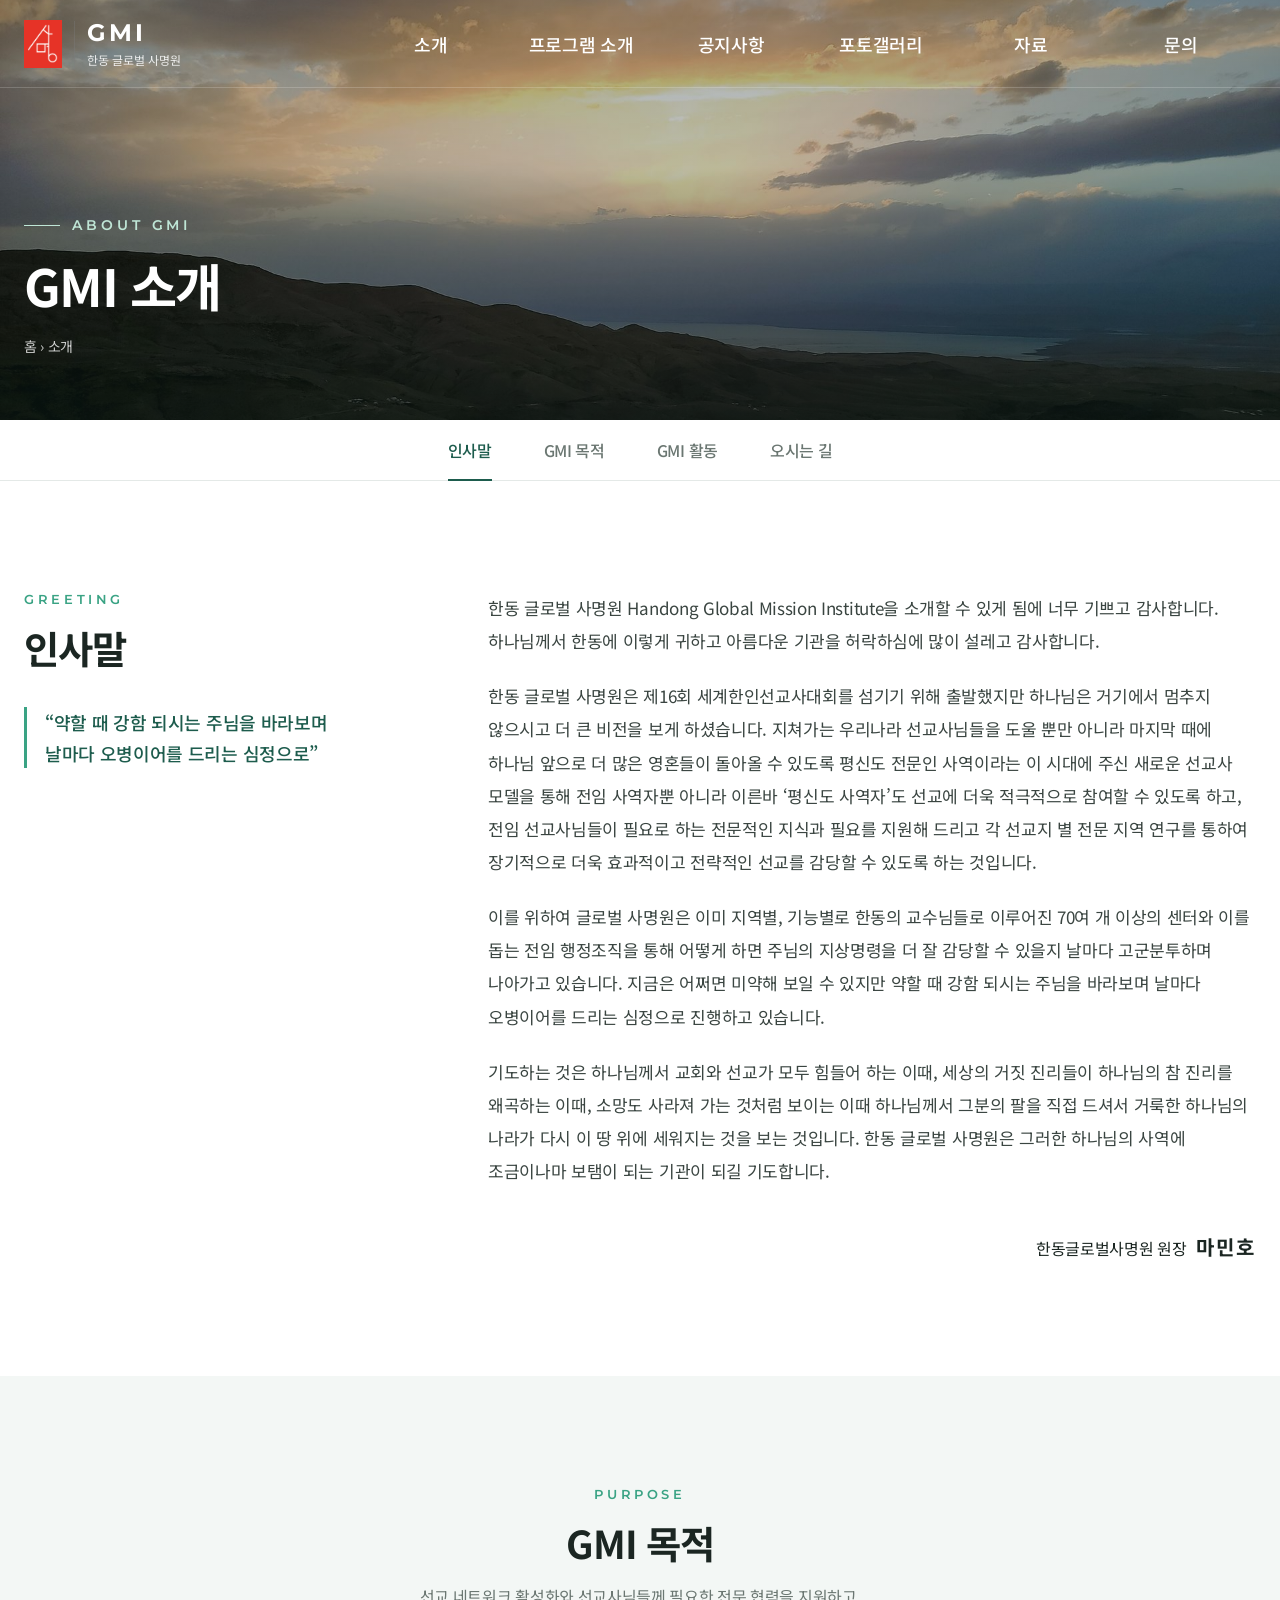
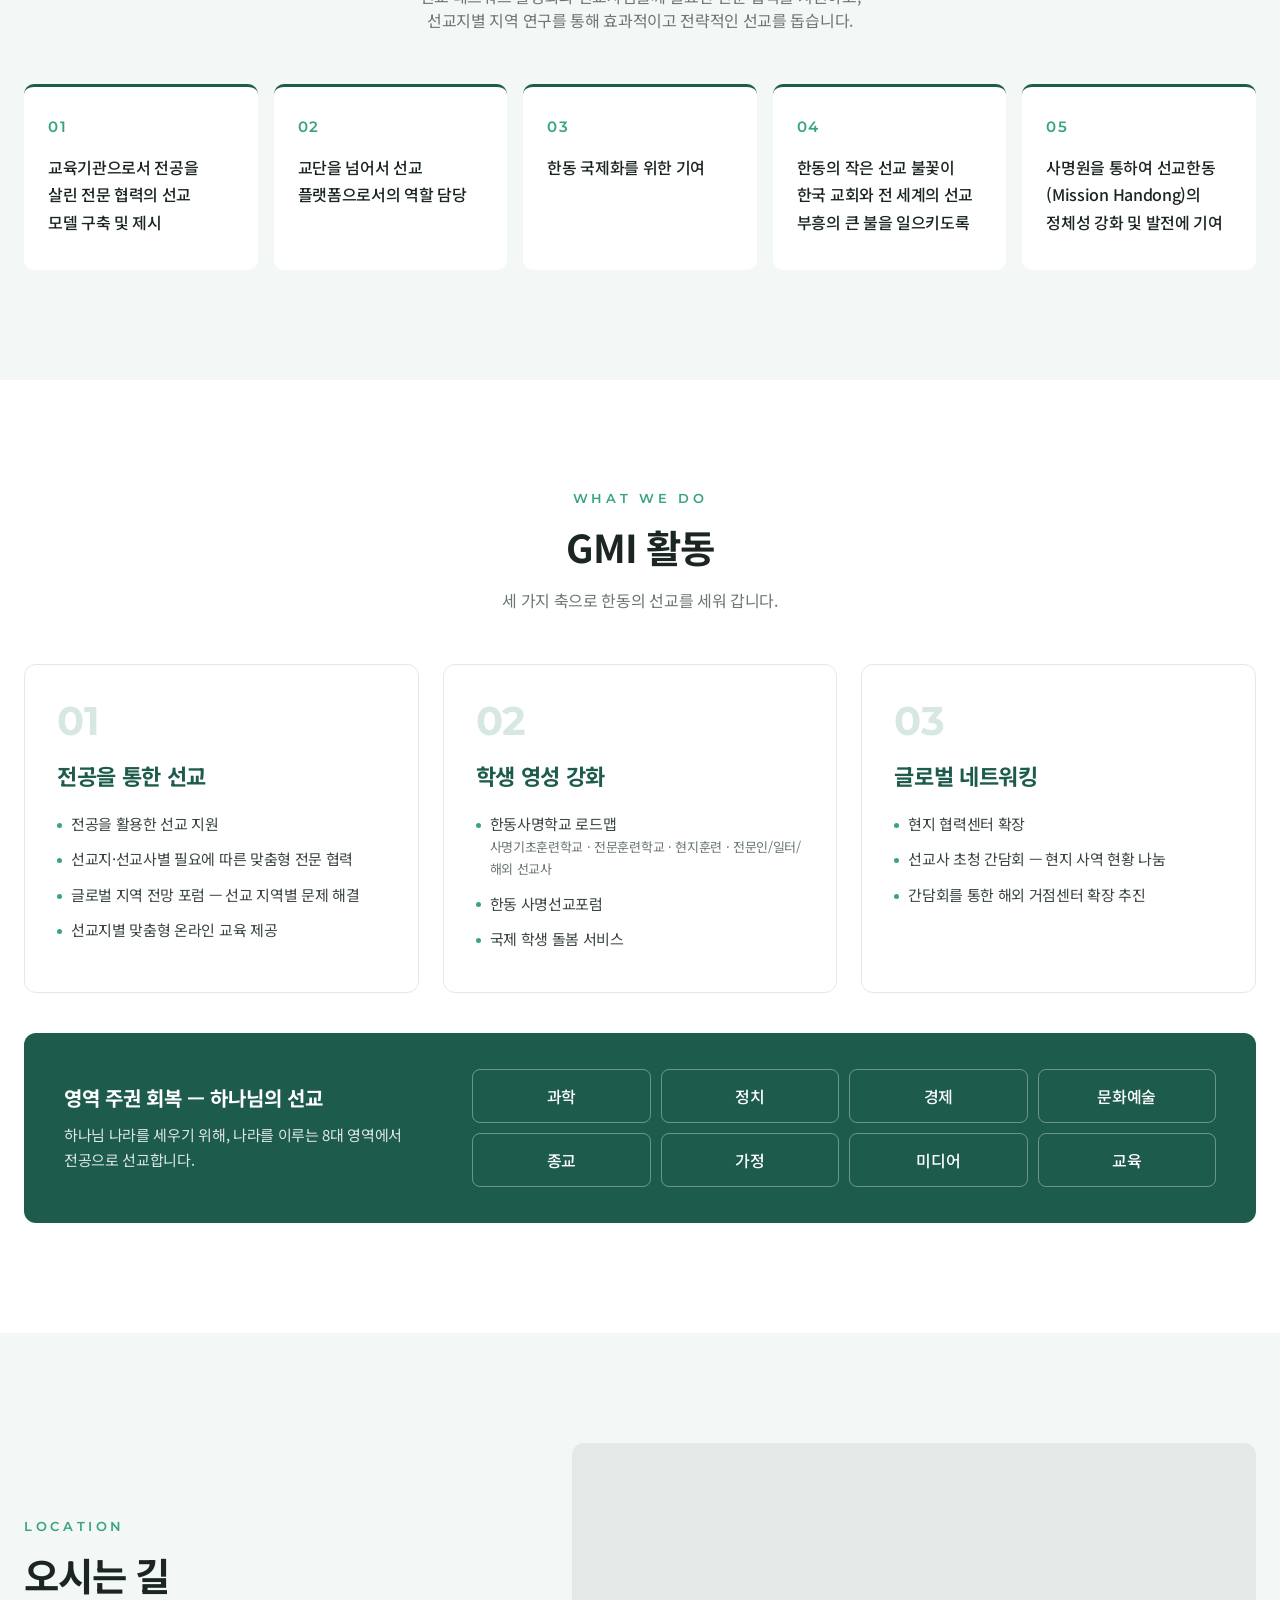
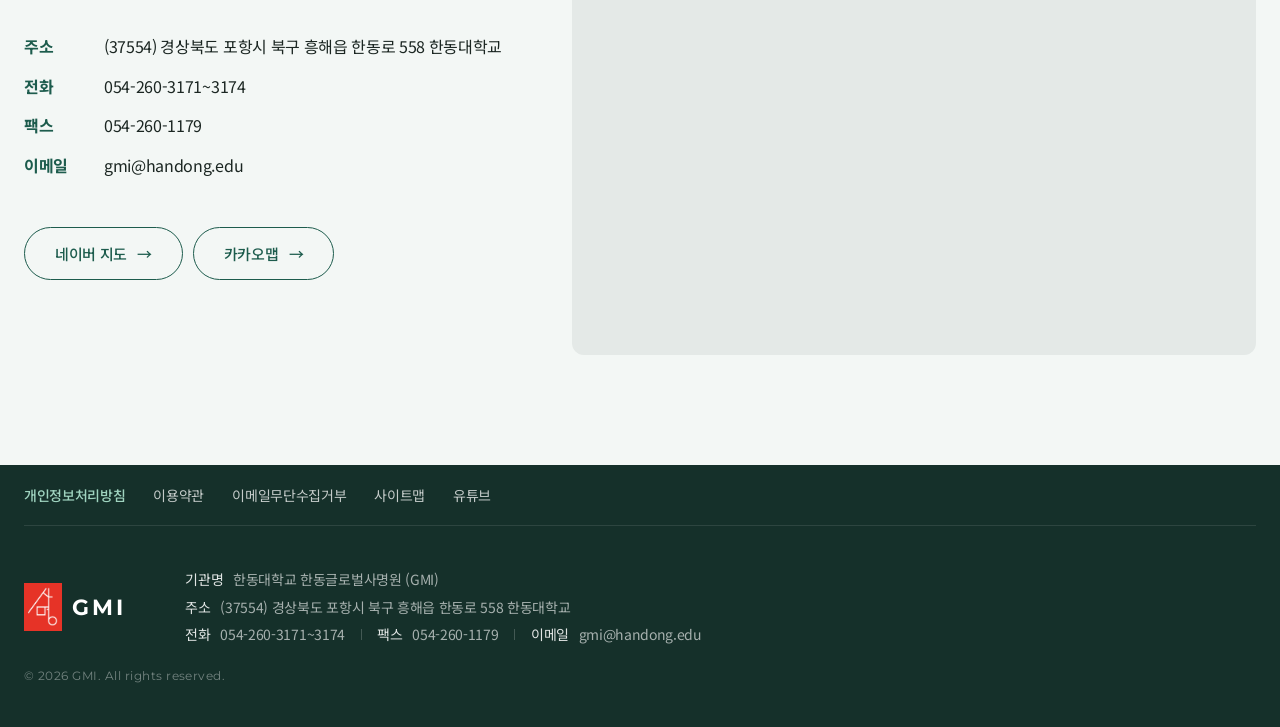
==== about.html @ cdd0b281 "소개 페이지(about.html) 추가 및 하단 연락처 수정 - 인사말(원장 마민호), GMI 목적 5가지, GMI 활동 3가지와 8대 영역, 오시는 길(지도) - 내용 출처: 옛" ====
<!DOCTYPE html>
<html lang="ko">
<head>
  <meta charset="UTF-8" />
  <meta name="viewport" content="width=device-width, initial-scale=1.0" />
  <title>GMI 소개 | 한동 글로벌 사명원</title>
  <link rel="preconnect" href="https://fonts.googleapis.com" />
  <link href="https://fonts.googleapis.com/css2?family=Montserrat:wght@500;600;700&family=Noto+Sans+KR:wght@300;400;500;700;900&display=swap" rel="stylesheet" />
  <link rel="icon" type="image/png" href="images/favicon.png" />
  <link rel="stylesheet" href="css/style.css" />
</head>
<body class="sub-page">
  <!-- ===== 상단 헤더 / 메뉴 ===== -->
  <header class="header" id="header">
    <div class="inner header-inner">
      <a href="index.html" class="logo">
        <img class="logo-mark" src="images/logo.png" alt="GMI 로고" />
        <span class="logo-text">
          <strong>GMI</strong>
          <small>한동 글로벌 사명원</small>
        </span>
      </a>

      <nav class="gnb" id="gnb" aria-label="주 메뉴">
        <ul class="gnb-list">
          <li><a href="about.html">소개</a>
            <ul class="sub">
              <li><a href="about.html#greeting">인사말</a></li>
              <li><a href="about.html#purpose">GMI 목적</a></li>
              <li><a href="about.html#activity">GMI 활동</a></li>
              <li><a href="about.html#location">오시는 길</a></li>
            </ul>
          </li>
          <li><a href="index.html#programs">프로그램 소개</a>
            <ul class="sub">
              <li><a href="index.html#programs">프로그램 안내</a></li>
              <li><a href="#">연간 일정</a></li>
              <li><a href="#">신청 방법</a></li>
            </ul>
          </li>
          <li><a href="index.html#notice">공지사항</a>
            <ul class="sub">
              <li><a href="index.html#notice">공지사항</a></li>
              <li><a href="#">소식</a></li>
            </ul>
          </li>
          <li><a href="index.html#gallery">포토갤러리</a>
            <ul class="sub">
              <li><a href="index.html#gallery">활동 사진</a></li>
              <li><a href="#">행사 사진</a></li>
            </ul>
          </li>
          <li><a href="#">자료</a>
            <ul class="sub">
              <li><a href="#">자료실</a></li>
              <li><a href="#">서식 다운로드</a></li>
            </ul>
          </li>
          <li><a href="index.html#contact">문의</a>
            <ul class="sub">
              <li><a href="#">자주 묻는 질문</a></li>
              <li><a href="index.html#contact">문의하기</a></li>
            </ul>
          </li>
        </ul>
      </nav>

      <button class="menu-btn" id="menuBtn" aria-label="메뉴 열기" aria-expanded="false">
        <span></span><span></span><span></span>
      </button>
    </div>

    <!-- 메뉴에 마우스를 올리면 펼쳐지는 흰 배경 + 왼쪽 안내 문구 -->
    <div class="mega-bg">
      <div class="inner mega-inner">
        <div class="mega-intro">
          <p class="mega-eyebrow">GMI</p>
          <p class="mega-title">함께하는 공간,<br />함께 자라는 사람들</p>
        </div>
      </div>
    </div>
  </header>

  <!-- ===== 페이지 상단 이미지 ===== -->
  <section class="sub-visual" style="background-image:url('images/photos/hero-jordan-deadsea.jpg')">
    <div class="inner">
      <p class="eyebrow">About GMI</p>
      <h1>GMI 소개</h1>
      <p class="breadcrumb"><a href="index.html">홈</a> <span aria-hidden="true">›</span> 소개</p>
    </div>
  </section>

  <!-- ===== 페이지 안 이동 탭 ===== -->
  <nav class="sub-tabs" aria-label="소개 페이지 목차">
    <div class="inner">
      <a href="#greeting">인사말</a>
      <a href="#purpose">GMI 목적</a>
      <a href="#activity">GMI 활동</a>
      <a href="#location">오시는 길</a>
    </div>
  </nav>

  <main>
    <!-- ===== 1. 인사말 (옛 홈페이지 GMI 소개 글) ===== -->
    <section class="section greeting" id="greeting">
      <div class="inner greeting-grid">
        <div class="greeting-head">
          <p class="sec-eyebrow">Greeting</p>
          <h2>인사말</h2>
          <p class="greeting-quote">“약할 때 강함 되시는 주님을 바라보며<br />날마다 오병이어를 드리는 심정으로”</p>
        </div>
        <div class="greeting-body">
          <p>한동 글로벌 사명원 Handong Global Mission Institute을 소개할 수 있게 됨에 너무 기쁘고 감사합니다. 하나님께서 한동에 이렇게 귀하고 아름다운 기관을 허락하심에 많이 설레고 감사합니다.</p>
          <p>한동 글로벌 사명원은 제16회 세계한인선교사대회를 섬기기 위해 출발했지만 하나님은 거기에서 멈추지 않으시고 더 큰 비전을 보게 하셨습니다. 지쳐가는 우리나라 선교사님들을 도울 뿐만 아니라 마지막 때에 하나님 앞으로 더 많은 영혼들이 돌아올 수 있도록 평신도 전문인 사역이라는 이 시대에 주신 새로운 선교사 모델을 통해 전임 사역자뿐 아니라 이른바 ‘평신도 사역자’도 선교에 더욱 적극적으로 참여할 수 있도록 하고, 전임 선교사님들이 필요로 하는 전문적인 지식과 필요를 지원해 드리고 각 선교지 별 전문 지역 연구를 통하여 장기적으로 더욱 효과적이고 전략적인 선교를 감당할 수 있도록 하는 것입니다.</p>
          <p>이를 위하여 글로벌 사명원은 이미 지역별, 기능별로 한동의 교수님들로 이루어진 70여 개 이상의 센터와 이를 돕는 전임 행정조직을 통해 어떻게 하면 주님의 지상명령을 더 잘 감당할 수 있을지 날마다 고군분투하며 나아가고 있습니다. 지금은 어쩌면 미약해 보일 수 있지만 약할 때 강함 되시는 주님을 바라보며 날마다 오병이어를 드리는 심정으로 진행하고 있습니다.</p>
          <p>기도하는 것은 하나님께서 교회와 선교가 모두 힘들어 하는 이때, 세상의 거짓 진리들이 하나님의 참 진리를 왜곡하는 이때, 소망도 사라져 가는 것처럼 보이는 이때 하나님께서 그분의 팔을 직접 드셔서 거룩한 하나님의 나라가 다시 이 땅 위에 세워지는 것을 보는 것입니다. 한동 글로벌 사명원은 그러한 하나님의 사역에 조금이나마 보탬이 되는 기관이 되길 기도합니다.</p>
          <p class="greeting-sign">한동글로벌사명원 원장 <strong>마민호</strong></p>
        </div>
      </div>
    </section>

    <!-- ===== 2. GMI 목적 ===== -->
    <section class="section purpose" id="purpose">
      <div class="inner">
        <div class="sec-head center">
          <p class="sec-eyebrow">Purpose</p>
          <h2>GMI 목적</h2>
          <p class="sec-desc">선교 네트워크 활성화와 선교사님들께 필요한 전문 협력을 지원하고,<br />선교지별 지역 연구를 통해 효과적이고 전략적인 선교를 돕습니다.</p>
        </div>
        <ol class="purpose-grid">
          <li><b>01</b><p>교육기관으로서 전공을 살린 전문 협력의 선교 모델 구축 및 제시</p></li>
          <li><b>02</b><p>교단을 넘어서 선교 플랫폼으로서의 역할 담당</p></li>
          <li><b>03</b><p>한동 국제화를 위한 기여</p></li>
          <li><b>04</b><p>한동의 작은 선교 불꽃이 한국 교회와 전 세계의 선교 부흥의 큰 불을 일으키도록</p></li>
          <li><b>05</b><p>사명원을 통하여 선교한동 (Mission Handong)의 정체성 강화 및 발전에 기여</p></li>
        </ol>
      </div>
    </section>

    <!-- ===== 3. GMI 활동 ===== -->
    <section class="section activity" id="activity">
      <div class="inner">
        <div class="sec-head center">
          <p class="sec-eyebrow">What we do</p>
          <h2>GMI 활동</h2>
          <p class="sec-desc">세 가지 축으로 한동의 선교를 세워 갑니다.</p>
        </div>
        <ul class="pillar-grid">
          <li class="pillar">
            <span class="pillar-num">01</span>
            <h3>전공을 통한 선교</h3>
            <ul>
              <li>전공을 활용한 선교 지원</li>
              <li>선교지·선교사별 필요에 따른 맞춤형 전문 협력</li>
              <li>글로벌 지역 전망 포럼 — 선교 지역별 문제 해결</li>
              <li>선교지별 맞춤형 온라인 교육 제공</li>
            </ul>
          </li>
          <li class="pillar">
            <span class="pillar-num">02</span>
            <h3>학생 영성 강화</h3>
            <ul>
              <li>한동사명학교 로드맵<br /><small>사명기초훈련학교 · 전문훈련학교 · 현지훈련 · 전문인/일터/해외 선교사</small></li>
              <li>한동 사명선교포럼</li>
              <li>국제 학생 돌봄 서비스</li>
            </ul>
          </li>
          <li class="pillar">
            <span class="pillar-num">03</span>
            <h3>글로벌 네트워킹</h3>
            <ul>
              <li>현지 협력센터 확장</li>
              <li>선교사 초청 간담회 — 현지 사역 현황 나눔</li>
              <li>간담회를 통한 해외 거점센터 확장 추진</li>
            </ul>
          </li>
        </ul>

        <div class="domains">
          <div class="domains-text">
            <h3>영역 주권 회복 — 하나님의 선교</h3>
            <p>하나님 나라를 세우기 위해, 나라를 이루는 8대 영역에서 전공으로 선교합니다.</p>
          </div>
          <ul class="domain-list">
            <li>과학</li><li>정치</li><li>경제</li><li>문화예술</li><li>종교</li><li>가정</li><li>미디어</li><li>교육</li>
          </ul>
        </div>
      </div>
    </section>

    <!-- ===== 4. 오시는 길 ===== -->
    <section class="section location" id="location">
      <div class="inner location-grid">
        <div class="location-info">
          <p class="sec-eyebrow">Location</p>
          <h2>오시는 길</h2>
          <dl>
            <dt>주소</dt><dd>(37554) 경상북도 포항시 북구 흥해읍 한동로 558 한동대학교</dd>
            <dt>전화</dt><dd>054-260-3171~3174</dd>
            <dt>팩스</dt><dd>054-260-1179</dd>
            <dt>이메일</dt><dd><a href="mailto:gmi@handong.edu">gmi@handong.edu</a></dd>
          </dl>
          <div class="map-links">
            <a class="btn btn-line" href="https://map.naver.com/p/search/%ED%95%9C%EB%8F%99%EB%8C%80%ED%95%99%EA%B5%90" target="_blank" rel="noopener">네이버 지도</a>
            <a class="btn btn-line" href="https://map.kakao.com/?q=%ED%95%9C%EB%8F%99%EB%8C%80%ED%95%99%EA%B5%90" target="_blank" rel="noopener">카카오맵</a>
          </div>
        </div>
        <div class="map">
          <iframe title="한동대학교 위치 지도" src="https://maps.google.com/maps?q=%ED%95%9C%EB%8F%99%EB%8C%80%ED%95%99%EA%B5%90&amp;z=15&amp;output=embed" loading="lazy" referrerpolicy="no-referrer-when-downgrade"></iframe>
        </div>
      </div>
    </section>
  </main>

  <!-- ===== 4. 하단 정보 ===== -->
  <footer class="footer" id="contact">
    <div class="inner">
      <div class="footer-top">
        <ul class="footer-links">
          <li><a href="#"><b>개인정보처리방침</b></a></li>
          <li><a href="#">이용약관</a></li>
          <li><a href="#">이메일무단수집거부</a></li>
          <li><a href="#">사이트맵</a></li>
          <li><a href="https://www.youtube.com/channel/UCgSFm052-Du0BgyYuWyCRsQ" target="_blank" rel="noopener">유튜브</a></li>
        </ul>
      </div>
      <div class="footer-main">
        <div class="footer-brand">
          <img class="logo-mark" src="images/logo.png" alt="" />
          <strong>GMI</strong>
        </div>
        <address class="footer-info">
          <p><span>기관명</span> 한동대학교 한동글로벌사명원 (GMI)</p>
          <p><span>주소</span> (37554) 경상북도 포항시 북구 흥해읍 한동로 558 한동대학교</p>
          <p><span>전화</span> 054-260-3171~3174 <i></i> <span>팩스</span> 054-260-1179 <i></i> <span>이메일</span> gmi@handong.edu</p>
        </address>
      </div>
      <p class="copyright">© 2026 GMI. All rights reserved.</p>
    </div>
  </footer>

  <script src="js/main.js"></script>
</body>
</html>
---- css/style.css ----
/* =========================================================
   기본 색상 / 글꼴 (여기 값만 바꾸면 전체 디자인이 바뀝니다)
   ========================================================= */
:root {
  --primary: #1d5c4d;       /* 메인 초록 */
  --primary-light: #3aa384; /* 밝은 초록 (강조) */
  --ink: #1b2622;           /* 본문 글자 */
  --muted: #6b7772;         /* 흐린 글자 */
  --line: #e4e9e7;          /* 구분선 */
  --paper: #ffffff;         /* 배경 */
  --font: "Noto Sans KR", "Apple SD Gothic Neo", "Malgun Gothic", sans-serif;
  --font-en: "Montserrat", var(--font);
  --header-h: 88px;
  --ease: cubic-bezier(.22, .61, .36, 1);
}

* { margin: 0; padding: 0; box-sizing: border-box; }
html, body { background: var(--paper); }
html { scroll-behavior: smooth; }
/* 메뉴로 이동했을 때 제목이 고정 헤더에 가려지지 않게 */
#notice, #gallery, #programs { scroll-margin-top: calc(var(--header-h) + 24px); }
/* 소개 페이지는 목차 탭 높이만큼 더 띄움 */
.sub-page main > section[id] { scroll-margin-top: calc(var(--header-h) + 64px); }
body {
  font-family: var(--font); color: var(--ink);
  letter-spacing: -0.02em; word-break: keep-all;
  -webkit-font-smoothing: antialiased;
}
a { color: inherit; text-decoration: none; }
ul { list-style: none; }
button { font: inherit; color: inherit; cursor: pointer; border: 0; background: none; }
:focus-visible { outline: 2px solid var(--primary-light); outline-offset: 3px; }

.inner {
  max-width: 1400px; margin: 0 auto;
  padding-left: max(24px, env(safe-area-inset-left, 0px));
  padding-right: max(24px, env(safe-area-inset-right, 0px));
}

/* =========================================================
   헤더 : 처음엔 사진 위에 투명, 마우스를 올리거나 스크롤하면 흰색
   ========================================================= */
.header {
  position: fixed; top: 0; left: 0; right: 0; z-index: 100;
  color: #fff; transition: background .35s var(--ease), color .35s var(--ease);
}
.header::after {
  content: ""; position: absolute; left: 0; right: 0; bottom: 0; height: 1px;
  background: rgba(255,255,255,.18); transition: background .35s;
}
.header.solid, .header.open { background: var(--paper); color: var(--ink); }
.header.solid::after, .header.open::after { background: var(--line); }

.header-inner {
  position: relative; z-index: 2; height: var(--header-h);
  display: flex; align-items: center; justify-content: space-between;
}

/* 로고 */
.logo { position: relative; z-index: 3; display: flex; align-items: center; gap: 12px; flex-shrink: 0; }
.logo-mark { display: block; width: auto; height: 48px; flex-shrink: 0; }
.logo-text {
  display: flex; flex-direction: column; justify-content: center;
  padding-left: 12px; border-left: 1px solid currentColor; border-left-color: rgba(127,127,127,.35);
}
.logo-text strong {
  font-family: var(--font-en); font-size: 24px; font-weight: 700;
  letter-spacing: .12em; line-height: 1;
}
.header.solid .logo-text strong, .header.open .logo-text strong { color: var(--primary); }
.logo-text small { margin-top: 6px; font-size: 12px; font-weight: 400; letter-spacing: 0; opacity: .85; }

/* 주 메뉴 */
.gnb-list { display: flex; }
.gnb-list > li { position: relative; width: 150px; text-align: center; }
.gnb-list > li > a {
  position: relative; display: block; line-height: var(--header-h);
  font-size: 18px; font-weight: 500;
}
.gnb-list > li > a::after {
  content: ""; position: absolute; left: 50%; bottom: -1px; z-index: 1;
  width: 0; height: 2px; background: var(--primary-light);
  transform: translateX(-50%); transition: width .3s var(--ease);
}
.gnb-list > li:hover > a { color: var(--primary-light); }
.gnb-list > li:hover > a::after { width: 100%; }

/* 하위 메뉴 */
.sub {
  position: absolute; top: var(--header-h); left: 0; right: 0;
  height: 270px; padding: 34px 0 0; display: flex; flex-direction: column; gap: 4px;
  opacity: 0; visibility: hidden;
  /* 흰 배경(.mega-bg)과 같은 속도로 위에서부터 펼쳐지게 잘라서, 선이 배경 밖으로 튀어나오지 않게 함 */
  clip-path: inset(0 0 100% 0);
  transition: clip-path .35s var(--ease), opacity .2s, visibility 0s .35s;
}
.gnb-list > li + li .sub { border-left: 1px solid var(--line); }
.sub a {
  display: inline-block; padding: 6px 0; font-size: 15px; color: var(--muted);
  transition: color .2s;
}
.sub a:hover { color: var(--primary); font-weight: 500; }
.header.open .sub {
  opacity: 1; visibility: visible; clip-path: inset(0);
  transition: clip-path .35s var(--ease), opacity .3s .1s, visibility 0s;
}

.mega-bg {
  position: absolute; top: var(--header-h); left: 0; right: 0;
  height: 0; overflow: hidden; background: var(--paper);
  box-shadow: 0 20px 30px -20px rgba(16, 40, 33, .18);
  transition: height .35s var(--ease);
}
.header.open .mega-bg { height: 270px; }
.mega-inner { height: 270px; display: flex; align-items: flex-start; }
.mega-intro { padding-top: 34px; }
.mega-eyebrow { font-family: var(--font-en); font-size: 12px; font-weight: 600; letter-spacing: .25em; color: var(--primary-light); }
.mega-title { margin-top: 12px; font-size: 22px; font-weight: 700; line-height: 1.45; color: var(--ink); }

/* 모바일 메뉴 버튼 */
.menu-btn { display: none; position: relative; width: 28px; height: 20px; }
.menu-btn span {
  position: absolute; left: 0; width: 100%; height: 2px; border-radius: 2px;
  background: currentColor; transition: transform .3s var(--ease), opacity .2s, top .3s var(--ease);
}
.menu-btn span:nth-child(1) { top: 0; }
.menu-btn span:nth-child(2) { top: 9px; }
.menu-btn span:nth-child(3) { top: 18px; }

/* =========================================================
   메인 슬라이드
   ========================================================= */
.hero {
  position: relative; height: 100vh; height: 100svh; min-height: 600px;
  overflow: hidden; background: #14211d; color: #fff;
}
.slide {
  position: absolute; inset: 0; display: flex; align-items: center;
  opacity: 0; visibility: hidden;
  transition: opacity 1.2s var(--ease), visibility 1.2s;
}
.slide.active { opacity: 1; visibility: visible; z-index: 1; }
/* 사진: 천천히 확대되는 효과 */
.slide-bg {
  position: absolute; inset: 0; background-size: cover; background-position: center;
  transform: scale(1.12); transition: transform 7s linear;
}
.slide.active .slide-bg { transform: scale(1); }
/* 글자가 잘 보이도록 왼쪽을 어둡게 */
.slide::before {
  content: ""; position: absolute; inset: 0; z-index: 1;
  background:
    linear-gradient(90deg, rgba(10,24,20,.5) 0%, rgba(10,24,20,.14) 50%, rgba(10,24,20,0) 100%),
    linear-gradient(0deg, rgba(10,24,20,.35) 0%, rgba(10,24,20,0) 55%);
}

/* 사람이 많은 사진: 글자 쪽(왼쪽)을 조금 더 어둡게 */
.slide--busy::before {
  background: linear-gradient(90deg, rgba(10,24,20,.82) 0%, rgba(10,24,20,.55) 45%, rgba(10,24,20,.1) 80%);
}
.slide-text { position: relative; z-index: 2; width: 100%; padding-top: 80px; text-shadow: 0 2px 14px rgba(0,0,0,.4); }
.slide-text > * { opacity: 0; transform: translateY(24px); transition: opacity .9s var(--ease), transform .9s var(--ease); }
.slide.active .slide-text > * { opacity: 1; transform: none; }
.slide.active .slide-text > :nth-child(1) { transition-delay: .35s; }
.slide.active .slide-text > :nth-child(2) { transition-delay: .5s; }
.slide.active .slide-text > :nth-child(3) { transition-delay: .65s; }
.slide.active .slide-text > :nth-child(4) { transition-delay: .8s; }

.eyebrow {
  display: inline-flex; align-items: center; gap: 12px;
  font-family: var(--font-en); font-size: 14px; font-weight: 600;
  letter-spacing: .28em; text-transform: uppercase; color: #bfe6d6;
}
.eyebrow::before { content: ""; width: 36px; height: 1px; background: currentColor; }
.slide-text h1 {
  margin-top: 22px; font-size: clamp(36px, 5.2vw, 72px);
  font-weight: 700; line-height: 1.22; letter-spacing: -0.035em;
  text-wrap: balance;
}
.lead { margin-top: 24px; font-size: clamp(15px, 1.3vw, 19px); font-weight: 300; line-height: 1.75; opacity: .92; }
.btn {
  display: inline-flex; align-items: center; gap: 10px; margin-top: 40px;
  padding: 15px 30px; border: 1px solid rgba(255,255,255,.7); border-radius: 999px;
  font-size: 15px; font-weight: 500; transition: background .3s, color .3s, border-color .3s;
}
.btn::after { content: "→"; transition: transform .3s var(--ease); }
.btn:hover { background: #fff; color: var(--primary); border-color: #fff; }
.btn:hover::after { transform: translateX(4px); }

/* 슬라이드 조작 (번호 / 진행바 / 버튼) */
.hero-controls {
  position: absolute; left: 0; right: 0; bottom: 56px; z-index: 3;
  display: flex; align-items: center; gap: 22px;
}
.count { font-family: var(--font-en); font-size: 14px; letter-spacing: .08em; color: rgba(255,255,255,.65); font-variant-numeric: tabular-nums; }
.count b { color: #fff; font-weight: 600; }
.progress { width: 180px; height: 2px; background: rgba(255,255,255,.3); overflow: hidden; }
.progress span { display: block; width: 0; height: 100%; background: #fff; }
.ctrl-btns { display: flex; gap: 6px; }
.ctrl-btns button {
  width: 40px; height: 40px; border-radius: 50%; display: grid; place-items: center;
  border: 1px solid rgba(255,255,255,.35); transition: background .25s, border-color .25s;
}
.ctrl-btns button:hover { background: rgba(255,255,255,.15); border-color: #fff; }
.ctrl-btns svg { width: 16px; height: 16px; fill: none; stroke: #fff; stroke-width: 2; stroke-linecap: round; stroke-linejoin: round; }
.ctrl-btns .ic-play { fill: #fff; stroke: none; display: none; }
#pauseBtn.paused .ic-pause { display: none; }
#pauseBtn.paused .ic-play { display: block; }

.scroll-hint {
  position: absolute; right: max(32px, env(safe-area-inset-right, 0px)); bottom: 56px; z-index: 3;
  display: flex; flex-direction: column; align-items: center; gap: 12px;
  font-family: var(--font-en); font-size: 11px; letter-spacing: .3em; color: rgba(255,255,255,.75);
}
.scroll-hint span { writing-mode: vertical-rl; }
.scroll-hint i { position: relative; width: 1px; height: 60px; background: rgba(255,255,255,.3); overflow: hidden; }
.scroll-hint i::after {
  content: ""; position: absolute; left: 0; top: -100%; width: 100%; height: 100%;
  background: #fff; animation: drop 2s var(--ease) infinite;
}
@keyframes drop { to { top: 100%; } }


/* =========================================================
   공통: 섹션 제목
   ========================================================= */
.section { padding-block: 110px; }
.sec-head { display: flex; align-items: flex-end; justify-content: space-between; gap: 16px; margin-bottom: 28px; }
.sec-head h2 { font-size: 30px; font-weight: 700; letter-spacing: -0.03em; }
.sec-head.center { flex-direction: column; align-items: center; text-align: center; gap: 0; margin-bottom: 52px; }
.sec-head.center h2 { font-size: clamp(28px, 3vw, 40px); margin-top: 12px; }
.sec-eyebrow { font-family: var(--font-en); font-size: 13px; font-weight: 600; letter-spacing: .28em; text-transform: uppercase; color: var(--primary-light); }
.sec-desc { margin-top: 14px; font-size: 16px; color: var(--muted); }
.more {
  display: inline-flex; align-items: center; gap: 6px; flex-shrink: 0;
  font-size: 14px; color: var(--muted); transition: color .2s;
}
.more span { display: grid; place-items: center; width: 22px; height: 22px; border: 1px solid var(--line); border-radius: 50%; font-size: 14px; transition: .25s; }
.more:hover { color: var(--primary); }
.more:hover span { background: var(--primary); border-color: var(--primary); color: #fff; }

.thumb { position: relative; overflow: hidden; background: var(--line); }
.thumb img { display: block; width: 100%; height: 100%; object-fit: cover; transition: transform .6s var(--ease); }
a:hover .thumb img { transform: scale(1.06); }

/* =========================================================
   1. 바로가기
   ========================================================= */
.quick { border-bottom: 1px solid var(--line); }
.quick-list { display: grid; grid-template-columns: repeat(6, 1fr); }
.quick-list li + li { border-left: 1px solid var(--line); }
.quick-list a {
  display: flex; flex-direction: column; align-items: center; gap: 14px;
  padding-block: 38px; font-size: 16px; font-weight: 500; transition: color .25s, background .25s;
}
.quick-list svg {
  width: 42px; height: 42px; fill: none; stroke: var(--primary); stroke-width: 1.5;
  stroke-linecap: round; stroke-linejoin: round; transition: transform .3s var(--ease), stroke .25s;
}
.quick-list a:hover { background: #f3f8f6; color: var(--primary); }
.quick-list a:hover svg { transform: translateY(-4px); stroke: var(--primary-light); }

/* =========================================================
   2. 공지사항 + 포토갤러리
   ========================================================= */
.news-grid { display: grid; grid-template-columns: 1fr 1.15fr; gap: 72px; }
.news-grid > * { min-width: 0; }
.board-list { border-top: 2px solid var(--ink); }
.board-list a {
  display: flex; align-items: center; gap: 16px;
  padding: 20px 4px; border-bottom: 1px solid var(--line); transition: background .2s;
}
.board-list a:hover { background: #f6f9f8; }
.board-list a:hover .b-title { color: var(--primary); }
.tag {
  flex-shrink: 0; min-width: 64px; padding: 4px 10px; border-radius: 4px; text-align: center;
  font-size: 12px; font-weight: 500; color: var(--primary); background: #e5f2ed;
}
.b-title { flex: 1; min-width: 0; font-size: 16px; white-space: nowrap; overflow: hidden; text-overflow: ellipsis; transition: color .2s; }
.board-list time, .gallery-grid time { flex-shrink: 0; font-size: 14px; color: var(--muted); font-variant-numeric: tabular-nums; }

.gallery-grid { display: grid; grid-template-columns: repeat(3, 1fr); gap: 22px 16px; }
.gallery-grid .thumb { aspect-ratio: 16 / 10; border-radius: 6px; max-width: 100%; }
.gallery-grid p { margin-top: 10px; font-size: 15px; font-weight: 500; white-space: nowrap; overflow: hidden; text-overflow: ellipsis; }
.gallery-grid time { display: block; margin-top: 4px; font-size: 13px; }

/* =========================================================
   3. 프로그램 소개
   ========================================================= */
.programs { background: #f3f7f5; }
.program-grid { display: grid; grid-template-columns: repeat(4, 1fr); gap: 24px; }
.program-grid a {
  display: flex; flex-direction: column; height: 100%;
  background: var(--paper); border-radius: 10px; overflow: hidden;
  transition: transform .35s var(--ease), box-shadow .35s var(--ease);
}
.program-grid a:hover { transform: translateY(-6px); box-shadow: 0 18px 36px -18px rgba(16, 40, 33, .28); }
.p-icon { width: 44px; height: 44px; margin: 30px 24px 0; fill: none; stroke: var(--primary); stroke-width: 1.5; stroke-linecap: round; stroke-linejoin: round; }
.p-body { padding: 18px 24px 30px; }
.p-target { font-size: 13px; font-weight: 500; color: var(--primary-light); }
.p-body h3 { margin-top: 6px; font-size: 20px; font-weight: 700; }
.p-body p { margin-top: 10px; font-size: 15px; line-height: 1.65; color: var(--muted); }

/* =========================================================
   4. 하단 정보
   ========================================================= */
.footer { background: #15302a; color: rgba(255,255,255,.62); font-size: 14px; }
.footer-top { border-bottom: 1px solid rgba(255,255,255,.1); }
.footer-links { display: flex; flex-wrap: wrap; gap: 8px 28px; padding-block: 20px; }
.footer-links a { color: rgba(255,255,255,.75); transition: color .2s; }
.footer-links a:hover { color: #fff; }
.footer-links b { color: #9fd3bf; font-weight: 500; }
.footer-main { display: flex; gap: 60px; padding-block: 40px 20px; }
.footer-brand { display: flex; align-items: center; gap: 10px; flex-shrink: 0; color: #fff; }
.footer-brand strong { font-family: var(--font-en); font-size: 22px; letter-spacing: .12em; }
.footer-info { font-style: normal; line-height: 1.95; }
.footer-info span { color: rgba(255,255,255,.88); margin-right: 6px; }
.footer-info i { display: inline-block; width: 1px; height: 11px; margin: 0 12px; background: rgba(255,255,255,.2); }
.copyright { padding-block: 0 44px; font-family: var(--font-en); font-size: 12px; letter-spacing: .04em; color: rgba(255,255,255,.4); }


/* =========================================================
   하위 페이지 공통 (소개 등)
   ========================================================= */
.sub-visual {
  position: relative; display: flex; align-items: flex-end;
  height: 420px; padding-bottom: 64px; color: #fff;
  background: #1b2622 center 55% / cover no-repeat;
}
.sub-visual::before {
  content: ""; position: absolute; inset: 0;
  background: linear-gradient(0deg, rgba(10,24,20,.7) 0%, rgba(10,24,20,.25) 60%, rgba(10,24,20,.35) 100%);
}
.sub-visual .inner { position: relative; width: 100%; }
.sub-visual h1 { margin-top: 14px; font-size: clamp(32px, 4vw, 52px); font-weight: 700; letter-spacing: -0.03em; }
.breadcrumb { margin-top: 14px; font-size: 14px; opacity: .8; }
.breadcrumb a:hover { text-decoration: underline; }

.sub-tabs { position: sticky; top: var(--header-h); z-index: 50; background: var(--paper); border-bottom: 1px solid var(--line); }
.sub-tabs .inner { display: flex; justify-content: center; gap: 8px; }
.sub-tabs a {
  position: relative; padding: 18px 22px; font-size: 16px; font-weight: 500; color: var(--muted);
  transition: color .2s;
}
.sub-tabs a::after {
  content: ""; position: absolute; left: 22px; right: 22px; bottom: -1px; height: 2px;
  background: var(--primary); transform: scaleX(0); transition: transform .3s var(--ease);
}
.sub-tabs a:hover, .sub-tabs a.on { color: var(--primary); }
.sub-tabs a.on::after { transform: scaleX(1); }

/* 인사말 */
.greeting-grid { display: grid; grid-template-columns: 1fr 2fr; gap: 80px; }
.greeting-head h2 { margin-top: 12px; font-size: clamp(28px, 3vw, 40px); font-weight: 700; letter-spacing: -0.03em; }
.greeting-quote { margin-top: 32px; padding-left: 18px; border-left: 3px solid var(--primary-light); font-size: 18px; line-height: 1.7; color: var(--primary); font-weight: 500; }
.greeting-body p { font-size: 17px; line-height: 1.95; color: #3a4541; }
.greeting-body p + p { margin-top: 22px; }
.greeting-body .greeting-sign { margin-top: 40px; text-align: right; font-size: 16px; color: var(--ink); }
.greeting-sign strong { margin-left: 6px; font-size: 20px; letter-spacing: .1em; }

/* GMI 목적 */
.purpose { background: #f3f7f5; }
.purpose-grid { display: grid; grid-template-columns: repeat(5, 1fr); gap: 16px; list-style: none; }
.purpose-grid li {
  display: flex; flex-direction: column; gap: 18px; padding: 30px 24px 34px;
  background: var(--paper); border-radius: 10px; border-top: 3px solid var(--primary);
}
.purpose-grid b { font-family: var(--font-en); font-size: 15px; font-weight: 600; color: var(--primary-light); letter-spacing: .1em; }
.purpose-grid p { font-size: 16px; line-height: 1.7; font-weight: 500; text-wrap: balance; }

/* GMI 활동 */
.pillar-grid { display: grid; grid-template-columns: repeat(3, 1fr); gap: 24px; }
.pillar { padding: 36px 32px 40px; border: 1px solid var(--line); border-radius: 12px; }
.pillar-num { font-family: var(--font-en); font-size: 40px; font-weight: 700; color: #d6e8e1; line-height: 1; }
.pillar h3 { margin: 18px 0 20px; font-size: 22px; font-weight: 700; color: var(--primary); }
.pillar li { position: relative; padding-left: 14px; font-size: 15px; line-height: 1.7; color: #3a4541; }
.pillar li + li { margin-top: 10px; }
.pillar li::before { content: ""; position: absolute; left: 0; top: .78em; width: 5px; height: 5px; border-radius: 50%; background: var(--primary-light); }
.pillar small { display: block; font-size: 13px; color: var(--muted); }

.domains {
  display: flex; align-items: center; gap: 48px; margin-top: 40px; padding: 36px 40px;
  background: var(--primary); color: #fff; border-radius: 12px;
}
.domains-text { flex-shrink: 0; max-width: 360px; }
.domains h3 { font-size: 20px; font-weight: 700; }
.domains p { margin-top: 10px; font-size: 15px; line-height: 1.7; opacity: .85; }
.domain-list { display: grid; grid-template-columns: repeat(4, 1fr); gap: 10px; flex: 1; }
.domain-list li { padding: 14px 8px; text-align: center; font-size: 16px; font-weight: 500; border: 1px solid rgba(255,255,255,.35); border-radius: 8px; }

/* 오시는 길 */
.location { background: #f3f7f5; }
.location-grid { display: grid; grid-template-columns: 1fr 1.4fr; gap: 60px; align-items: center; }
.location-info h2 { margin-top: 12px; font-size: clamp(28px, 3vw, 40px); font-weight: 700; letter-spacing: -0.03em; }
.location-info dl { display: grid; grid-template-columns: 64px 1fr; gap: 14px 16px; margin-top: 32px; font-size: 16px; line-height: 1.6; }
.location-info dt { font-weight: 700; color: var(--primary); }
.location-info dd a:hover { text-decoration: underline; }
.map-links { display: flex; flex-wrap: wrap; gap: 10px; margin-top: 8px; }
.btn-line { border-color: var(--primary); color: var(--primary); }
.btn-line:hover { background: var(--primary); color: #fff; border-color: var(--primary); }
.map { aspect-ratio: 4 / 3; border-radius: 12px; overflow: hidden; background: var(--line); }
.map iframe { display: block; width: 100%; height: 100%; border: 0; }

/* =========================================================
   태블릿 / 모바일
   ========================================================= */
@media (max-width: 1200px) {
  .gnb-list > li { width: 124px; }
  .gnb-list > li > a { font-size: 16px; }
}

@media (max-width: 1024px) {
  :root { --header-h: 68px; }
  .mega-bg { display: none; }
  .menu-btn { display: block; z-index: 3; }
  .logo-mark { height: 40px; }
  .logo-text strong { font-size: 20px; }
  .logo-text small { font-size: 11px; }

  .gnb {
    position: fixed; inset: 0; z-index: 1;
    padding: calc(var(--header-h) + 12px) 0 40px;
    background: var(--paper); color: var(--ink);
    overflow-y: auto; opacity: 0; visibility: hidden;
    transition: opacity .3s var(--ease), visibility .3s;
  }
  .header.mobile-open { color: var(--ink); }
  .header.mobile-open .logo-text strong { color: var(--primary); }
  .header.mobile-open .gnb { opacity: 1; visibility: visible; }
  .gnb-list { flex-direction: column; padding: 0 24px; }
  .gnb-list > li { width: 100%; text-align: left; border-bottom: 1px solid var(--line); }
  .gnb-list > li > a {
    line-height: 64px; font-size: 20px; font-weight: 700;
    display: flex; justify-content: space-between; align-items: center;
  }
  .gnb-list > li > a::after {
    content: "+"; position: static; width: auto; height: auto; background: none;
    transform: none; font-weight: 300; font-size: 24px; color: var(--muted); transition: transform .3s;
  }
  .gnb-list > li.expanded > a { color: var(--primary); }
  .gnb-list > li.expanded > a::after { transform: rotate(45deg); color: var(--primary); }
  .gnb-list > li:hover > a::after { width: auto; }
  .sub {
    position: static; display: none; height: auto; padding: 0 0 18px 4px;
    opacity: 1; visibility: visible; clip-path: none; border: 0 !important;
  }
  .gnb-list > li.expanded .sub { display: flex; }
  .sub a { font-size: 16px; }

  .header.mobile-open .menu-btn span:nth-child(1) { top: 9px; transform: rotate(45deg); }
  .header.mobile-open .menu-btn span:nth-child(2) { opacity: 0; }
  .header.mobile-open .menu-btn span:nth-child(3) { top: 9px; transform: rotate(-45deg); }

  .slide-text { padding-top: 40px; }
  .slide::before { background: rgba(10,24,20,.38); }
  .slide--busy::before { background: rgba(10,24,20,.6); }
  .btn { margin-top: 32px; padding: 13px 24px; font-size: 14px; }
  .hero-controls { bottom: 36px; gap: 16px; }
  .progress { width: 90px; }
  .scroll-hint { display: none; }

  .section { padding-block: 72px; }
  .quick-list { grid-template-columns: repeat(3, 1fr); }
  .quick-list li:nth-child(4) { border-left: 0; }
  .quick-list li:nth-child(n+4) { border-top: 1px solid var(--line); }
  .quick-list a { padding-block: 26px; font-size: 14px; gap: 10px; }
  .quick-list svg { width: 34px; height: 34px; }
  .news-grid { grid-template-columns: 1fr; gap: 64px; }
  .program-grid { grid-template-columns: repeat(2, 1fr); gap: 16px; }
  .footer-main { flex-direction: column; gap: 20px; }

  .sub-visual { height: 300px; padding-bottom: 40px; }
  .sub-tabs .inner { justify-content: flex-start; overflow-x: auto; gap: 0; scrollbar-width: none; }
  .sub-tabs a { flex-shrink: 0; padding: 14px 16px; font-size: 15px; }
  .sub-tabs a::after { left: 16px; right: 16px; }
  .greeting-grid { grid-template-columns: 1fr; gap: 32px; }
  .purpose-grid { grid-template-columns: repeat(2, 1fr); }
  .pillar-grid { grid-template-columns: 1fr; gap: 16px; }
  .domains { flex-direction: column; align-items: stretch; gap: 24px; padding: 28px 24px; }
  .location-grid { grid-template-columns: 1fr; gap: 32px; }
}

@media (max-width: 480px) {
  .sec-head h2 { font-size: 24px; }
  .b-title { font-size: 15px; }
  .board-list time { display: none; }
  .gallery-grid { grid-template-columns: repeat(2, 1fr); gap: 20px 12px; }
  .gallery-grid p { font-size: 14px; }
  .program-grid { gap: 12px; }
  .p-icon { width: 36px; height: 36px; margin: 20px 14px 0; }
  .p-body { padding: 12px 14px 20px; }
  .p-body h3 { font-size: 16px; }
  .p-body p { font-size: 13px; }
  .footer-info i { display: block; width: 0; height: 0; margin: 0; }
  .lead br { display: none; }
  .ctrl-btns button { width: 36px; height: 36px; }
  .greeting-body p { font-size: 16px; }
  .greeting-quote br { display: none; }
  .purpose-grid { grid-template-columns: 1fr; }
  .domain-list { grid-template-columns: repeat(2, 1fr); }
}

@media (prefers-reduced-motion: reduce) {
  *, *::before, *::after { transition-duration: .01ms !important; animation: none !important; }
}
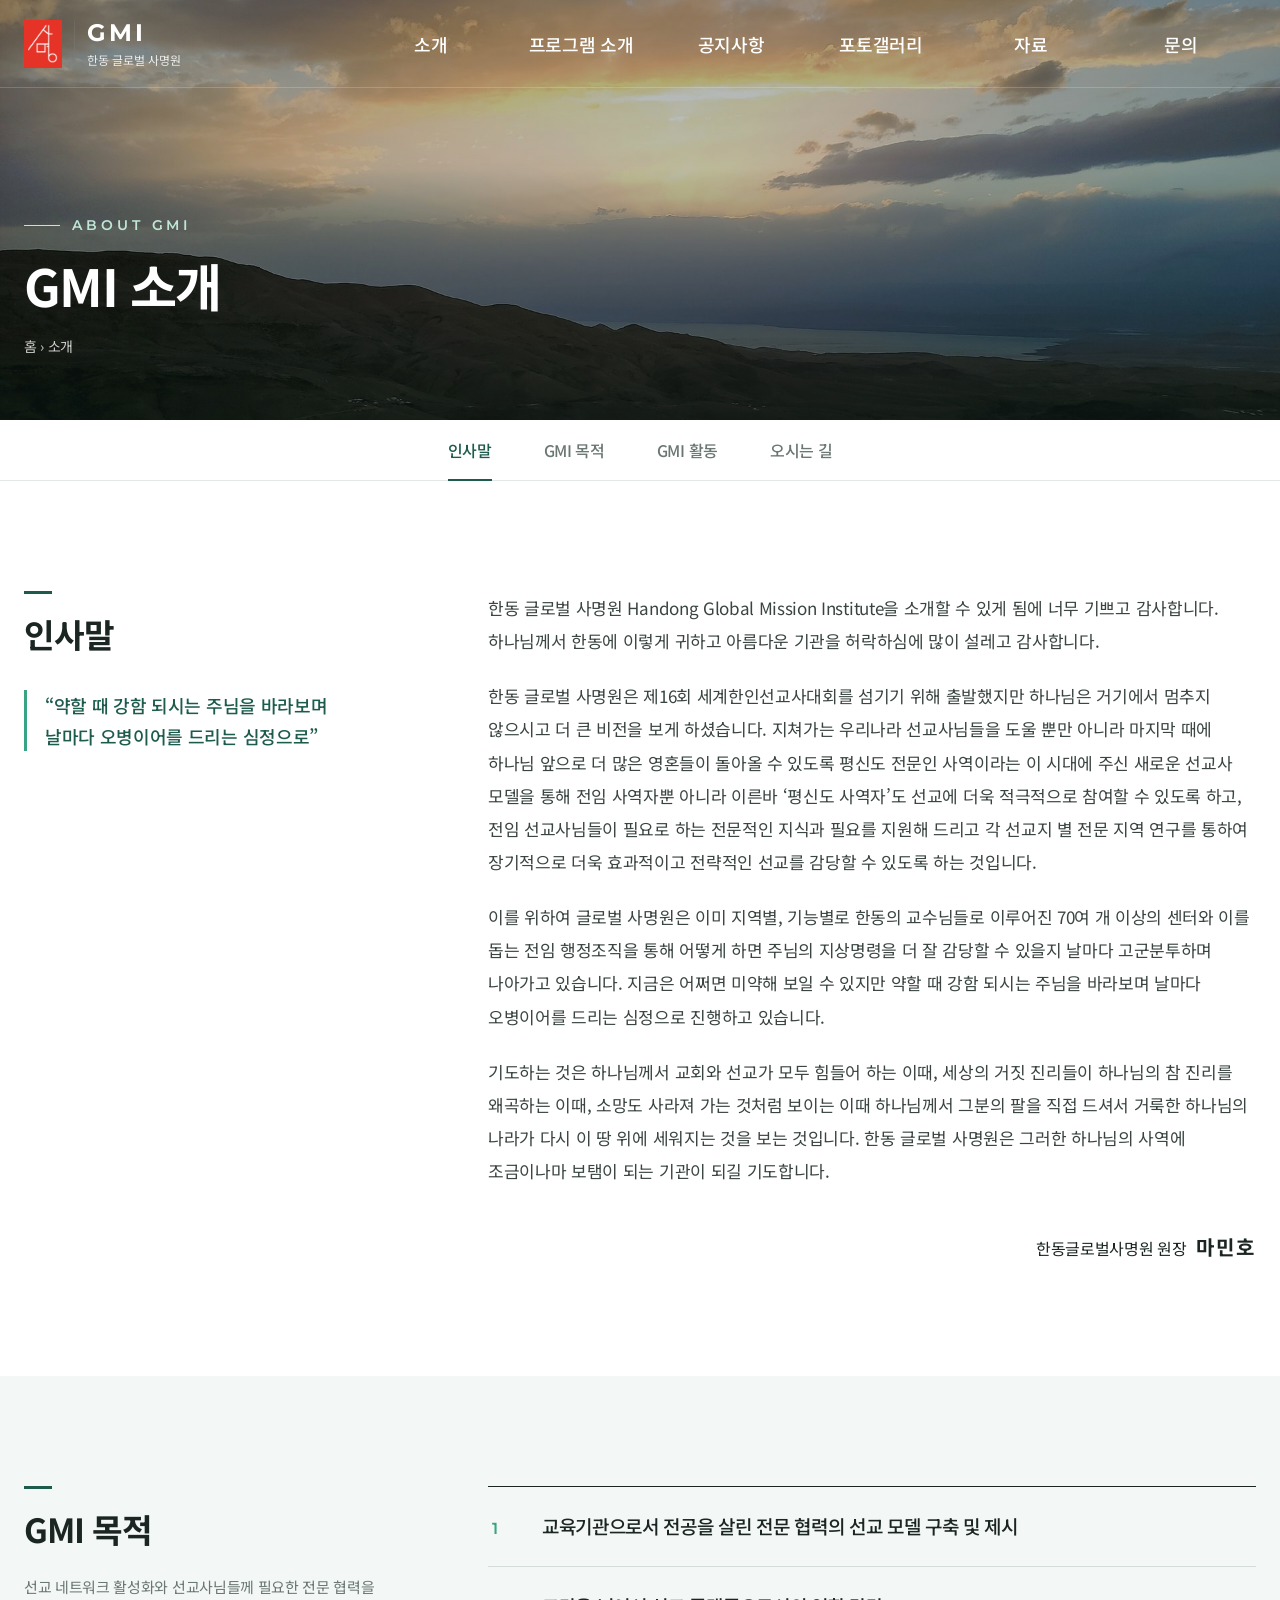
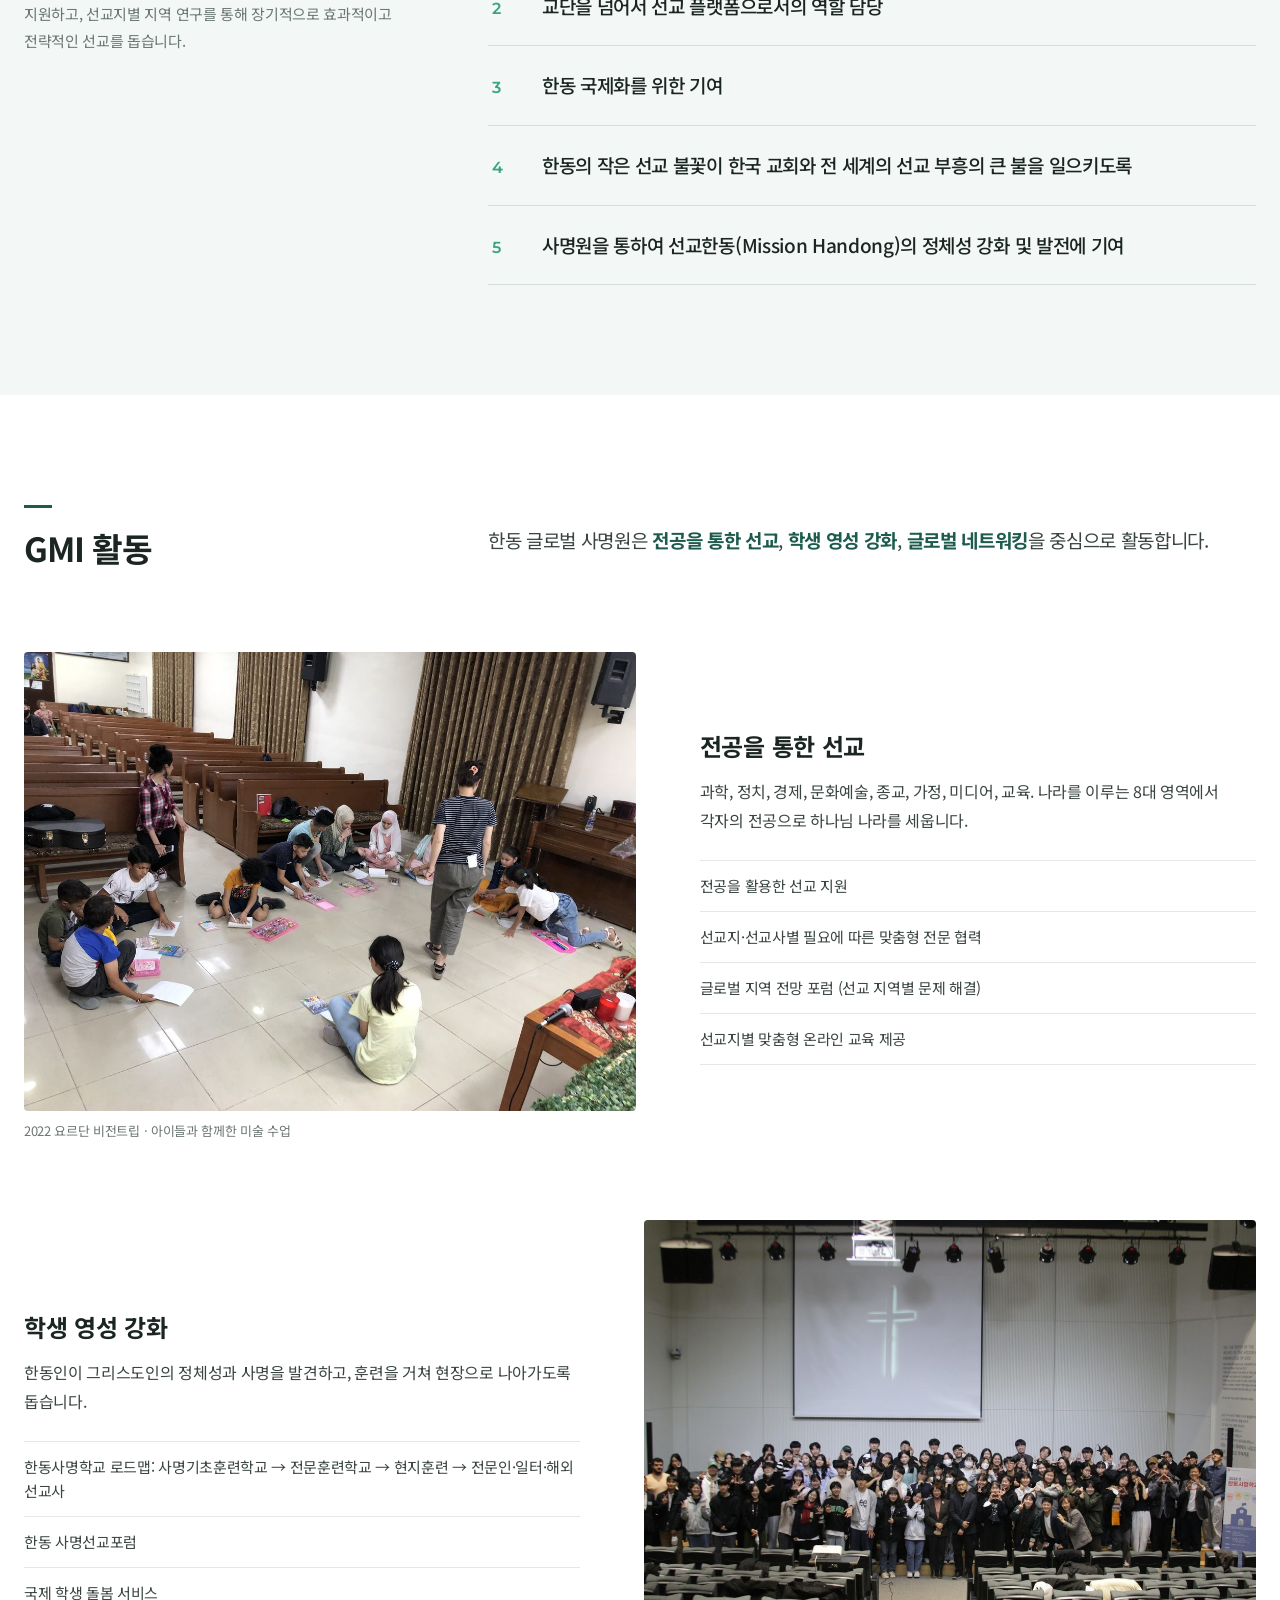
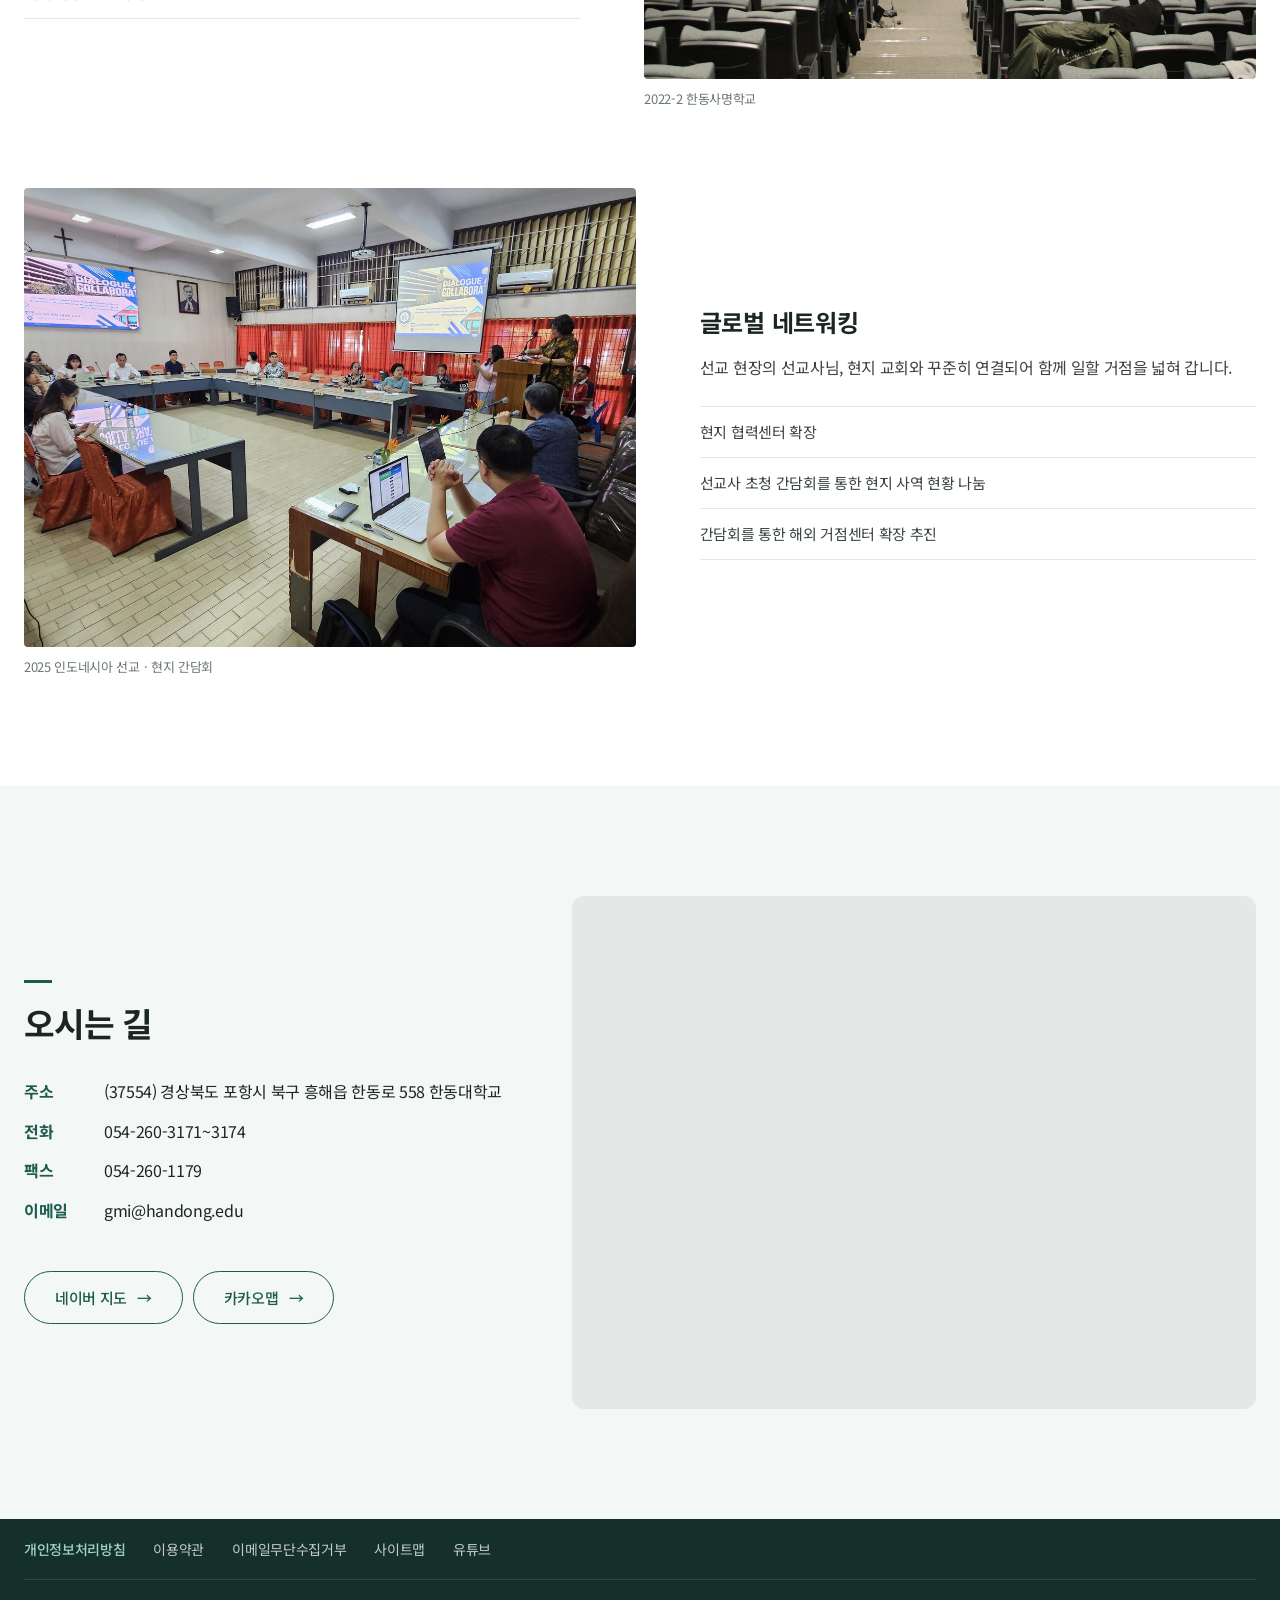
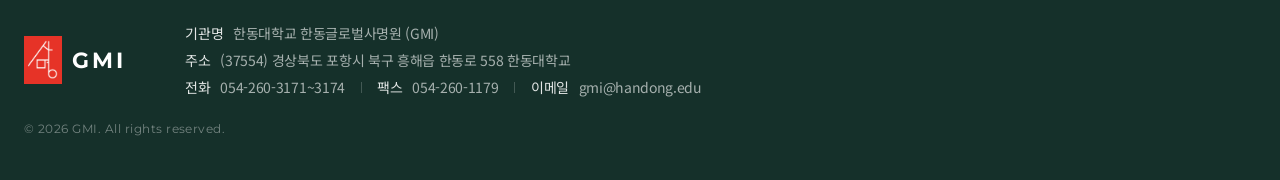
==== commit 726c3d85: "소개 페이지 GMI 목적·활동 디자인 변경 - 영어 소제목, 가운데 정렬 제목, 번호 카드, 초록 박스 등 템플릿 느낌의 요소 제거 - GMI 목적: 왼쪽 제목 + 오른쪽 번호 목" ====
--- a/about.html
+++ b/about.html
@@ -105,8 +105,7 @@
     <section class="section greeting" id="greeting">
       <div class="inner greeting-grid">
         <div class="greeting-head">
-          <p class="sec-eyebrow">Greeting</p>
-          <h2>인사말</h2>
+          <h2 class="about-title">인사말</h2>
           <p class="greeting-quote">“약할 때 강함 되시는 주님을 바라보며<br />날마다 오병이어를 드리는 심정으로”</p>
         </div>
         <div class="greeting-body">
@@ -121,70 +120,79 @@
 
     <!-- ===== 2. GMI 목적 ===== -->
     <section class="section purpose" id="purpose">
-      <div class="inner">
-        <div class="sec-head center">
-          <p class="sec-eyebrow">Purpose</p>
-          <h2>GMI 목적</h2>
-          <p class="sec-desc">선교 네트워크 활성화와 선교사님들께 필요한 전문 협력을 지원하고,<br />선교지별 지역 연구를 통해 효과적이고 전략적인 선교를 돕습니다.</p>
-        </div>
-        <ol class="purpose-grid">
-          <li><b>01</b><p>교육기관으로서 전공을 살린 전문 협력의 선교 모델 구축 및 제시</p></li>
-          <li><b>02</b><p>교단을 넘어서 선교 플랫폼으로서의 역할 담당</p></li>
-          <li><b>03</b><p>한동 국제화를 위한 기여</p></li>
-          <li><b>04</b><p>한동의 작은 선교 불꽃이 한국 교회와 전 세계의 선교 부흥의 큰 불을 일으키도록</p></li>
-          <li><b>05</b><p>사명원을 통하여 선교한동 (Mission Handong)의 정체성 강화 및 발전에 기여</p></li>
+      <div class="inner about-row">
+        <div class="about-side">
+          <h2 class="about-title">GMI 목적</h2>
+          <p class="about-note">선교 네트워크 활성화와 선교사님들께 필요한 전문 협력을 지원하고, 선교지별 지역 연구를 통해 장기적으로 효과적이고 전략적인 선교를 돕습니다.</p>
+        </div>
+        <ol class="purpose-list">
+          <li>교육기관으로서 전공을 살린 전문 협력의 선교 모델 구축 및 제시</li>
+          <li>교단을 넘어서 선교 플랫폼으로서의 역할 담당</li>
+          <li>한동 국제화를 위한 기여</li>
+          <li>한동의 작은 선교 불꽃이 한국 교회와 전 세계의 선교 부흥의 큰 불을 일으키도록</li>
+          <li>사명원을 통하여 선교한동(Mission Handong)의 정체성 강화 및 발전에 기여</li>
         </ol>
       </div>
     </section>
 
-    <!-- ===== 3. GMI 활동 ===== -->
+    <!-- ===== 3. GMI 활동 (사진은 images/photos/about-*.jpg) ===== -->
     <section class="section activity" id="activity">
       <div class="inner">
-        <div class="sec-head center">
-          <p class="sec-eyebrow">What we do</p>
-          <h2>GMI 활동</h2>
-          <p class="sec-desc">세 가지 축으로 한동의 선교를 세워 갑니다.</p>
-        </div>
-        <ul class="pillar-grid">
-          <li class="pillar">
-            <span class="pillar-num">01</span>
+        <div class="about-row">
+          <div class="about-side">
+            <h2 class="about-title">GMI 활동</h2>
+          </div>
+          <p class="about-lead">한동 글로벌 사명원은 <strong>전공을 통한 선교</strong>, <strong>학생 영성 강화</strong>, <strong>글로벌 네트워킹</strong>을 중심으로 활동합니다.</p>
+        </div>
+
+        <article class="act">
+          <figure>
+            <img src="images/photos/about-major.jpg" alt="요르단 교회에서 아이들과 미술 수업을 하는 한동 학생들" loading="lazy" />
+            <figcaption>2022 요르단 비전트립 · 아이들과 함께한 미술 수업</figcaption>
+          </figure>
+          <div class="act-text">
             <h3>전공을 통한 선교</h3>
+            <p>과학, 정치, 경제, 문화예술, 종교, 가정, 미디어, 교육. 나라를 이루는 8대 영역에서 각자의 전공으로 하나님 나라를 세웁니다.</p>
             <ul>
               <li>전공을 활용한 선교 지원</li>
               <li>선교지·선교사별 필요에 따른 맞춤형 전문 협력</li>
-              <li>글로벌 지역 전망 포럼 — 선교 지역별 문제 해결</li>
+              <li>글로벌 지역 전망 포럼 (선교 지역별 문제 해결)</li>
               <li>선교지별 맞춤형 온라인 교육 제공</li>
             </ul>
-          </li>
-          <li class="pillar">
-            <span class="pillar-num">02</span>
+          </div>
+        </article>
+
+        <article class="act act--reverse">
+          <figure>
+            <img src="images/photos/about-mission-school.jpg" alt="2022-2 한동사명학교 참가자 단체사진" loading="lazy" />
+            <figcaption>2022-2 한동사명학교</figcaption>
+          </figure>
+          <div class="act-text">
             <h3>학생 영성 강화</h3>
+            <p>한동인이 그리스도인의 정체성과 사명을 발견하고, 훈련을 거쳐 현장으로 나아가도록 돕습니다.</p>
             <ul>
-              <li>한동사명학교 로드맵<br /><small>사명기초훈련학교 · 전문훈련학교 · 현지훈련 · 전문인/일터/해외 선교사</small></li>
+              <li>한동사명학교 로드맵: 사명기초훈련학교 → 전문훈련학교 → 현지훈련 → 전문인·일터·해외 선교사</li>
               <li>한동 사명선교포럼</li>
               <li>국제 학생 돌봄 서비스</li>
             </ul>
-          </li>
-          <li class="pillar">
-            <span class="pillar-num">03</span>
+          </div>
+        </article>
+
+        <article class="act">
+          <figure>
+            <img src="images/photos/about-indonesia.jpg" alt="인도네시아 현지 교회 관계자들과의 간담회" loading="lazy" />
+            <figcaption>2025 인도네시아 선교 · 현지 간담회</figcaption>
+          </figure>
+          <div class="act-text">
             <h3>글로벌 네트워킹</h3>
+            <p>선교 현장의 선교사님, 현지 교회와 꾸준히 연결되어 함께 일할 거점을 넓혀 갑니다.</p>
             <ul>
               <li>현지 협력센터 확장</li>
-              <li>선교사 초청 간담회 — 현지 사역 현황 나눔</li>
+              <li>선교사 초청 간담회를 통한 현지 사역 현황 나눔</li>
               <li>간담회를 통한 해외 거점센터 확장 추진</li>
             </ul>
-          </li>
-        </ul>
-
-        <div class="domains">
-          <div class="domains-text">
-            <h3>영역 주권 회복 — 하나님의 선교</h3>
-            <p>하나님 나라를 세우기 위해, 나라를 이루는 8대 영역에서 전공으로 선교합니다.</p>
-          </div>
-          <ul class="domain-list">
-            <li>과학</li><li>정치</li><li>경제</li><li>문화예술</li><li>종교</li><li>가정</li><li>미디어</li><li>교육</li>
-          </ul>
-        </div>
+          </div>
+        </article>
       </div>
     </section>
 
@@ -192,8 +200,7 @@
     <section class="section location" id="location">
       <div class="inner location-grid">
         <div class="location-info">
-          <p class="sec-eyebrow">Location</p>
-          <h2>오시는 길</h2>
+          <h2 class="about-title">오시는 길</h2>
           <dl>
             <dt>주소</dt><dd>(37554) 경상북도 포항시 북구 흥해읍 한동로 558 한동대학교</dd>
             <dt>전화</dt><dd>054-260-3171~3174</dd>
--- a/css/style.css
+++ b/css/style.css
@@ -351,47 +351,46 @@
 
 /* 인사말 */
 .greeting-grid { display: grid; grid-template-columns: 1fr 2fr; gap: 80px; }
-.greeting-head h2 { margin-top: 12px; font-size: clamp(28px, 3vw, 40px); font-weight: 700; letter-spacing: -0.03em; }
 .greeting-quote { margin-top: 32px; padding-left: 18px; border-left: 3px solid var(--primary-light); font-size: 18px; line-height: 1.7; color: var(--primary); font-weight: 500; }
 .greeting-body p { font-size: 17px; line-height: 1.95; color: #3a4541; }
 .greeting-body p + p { margin-top: 22px; }
 .greeting-body .greeting-sign { margin-top: 40px; text-align: right; font-size: 16px; color: var(--ink); }
 .greeting-sign strong { margin-left: 6px; font-size: 20px; letter-spacing: .1em; }
 
-/* GMI 목적 */
+/* 소개 페이지 공통 제목: 왼쪽 제목 + 오른쪽 내용 */
+.about-row { display: grid; grid-template-columns: 1fr 2fr; gap: 80px; }
+.about-title { position: relative; padding-top: 18px; font-size: clamp(26px, 2.6vw, 34px); font-weight: 700; letter-spacing: -0.03em; }
+.about-title::before { content: ""; position: absolute; left: 0; top: 0; width: 28px; height: 3px; background: var(--primary); }
+.about-note { margin-top: 20px; font-size: 15px; line-height: 1.8; color: var(--muted); }
+.about-lead { padding-top: 18px; font-size: 19px; line-height: 1.8; color: #3a4541; }
+.about-lead strong { color: var(--primary); font-weight: 700; }
+
+/* GMI 목적: 번호 목록 */
 .purpose { background: #f3f7f5; }
-.purpose-grid { display: grid; grid-template-columns: repeat(5, 1fr); gap: 16px; list-style: none; }
-.purpose-grid li {
-  display: flex; flex-direction: column; gap: 18px; padding: 30px 24px 34px;
-  background: var(--paper); border-radius: 10px; border-top: 3px solid var(--primary);
-}
-.purpose-grid b { font-family: var(--font-en); font-size: 15px; font-weight: 600; color: var(--primary-light); letter-spacing: .1em; }
-.purpose-grid p { font-size: 16px; line-height: 1.7; font-weight: 500; text-wrap: balance; }
-
-/* GMI 활동 */
-.pillar-grid { display: grid; grid-template-columns: repeat(3, 1fr); gap: 24px; }
-.pillar { padding: 36px 32px 40px; border: 1px solid var(--line); border-radius: 12px; }
-.pillar-num { font-family: var(--font-en); font-size: 40px; font-weight: 700; color: #d6e8e1; line-height: 1; }
-.pillar h3 { margin: 18px 0 20px; font-size: 22px; font-weight: 700; color: var(--primary); }
-.pillar li { position: relative; padding-left: 14px; font-size: 15px; line-height: 1.7; color: #3a4541; }
-.pillar li + li { margin-top: 10px; }
-.pillar li::before { content: ""; position: absolute; left: 0; top: .78em; width: 5px; height: 5px; border-radius: 50%; background: var(--primary-light); }
-.pillar small { display: block; font-size: 13px; color: var(--muted); }
-
-.domains {
-  display: flex; align-items: center; gap: 48px; margin-top: 40px; padding: 36px 40px;
-  background: var(--primary); color: #fff; border-radius: 12px;
-}
-.domains-text { flex-shrink: 0; max-width: 360px; }
-.domains h3 { font-size: 20px; font-weight: 700; }
-.domains p { margin-top: 10px; font-size: 15px; line-height: 1.7; opacity: .85; }
-.domain-list { display: grid; grid-template-columns: repeat(4, 1fr); gap: 10px; flex: 1; }
-.domain-list li { padding: 14px 8px; text-align: center; font-size: 16px; font-weight: 500; border: 1px solid rgba(255,255,255,.35); border-radius: 8px; }
+.purpose-list { counter-reset: p; list-style: none; border-top: 1px solid var(--ink); }
+.purpose-list li {
+  counter-increment: p; display: flex; gap: 28px; align-items: baseline;
+  padding: 24px 4px; border-bottom: 1px solid #d5ddda; font-size: 19px; font-weight: 500; line-height: 1.6;
+}
+.purpose-list li::before {
+  content: counter(p); flex-shrink: 0; width: 22px;
+  font-family: var(--font-en); font-size: 16px; font-weight: 600; color: var(--primary-light);
+}
+
+/* GMI 활동: 사진 + 글 */
+.act { display: grid; grid-template-columns: 1.1fr 1fr; gap: 64px; align-items: center; margin-top: 80px; }
+.act--reverse { grid-template-columns: 1fr 1.1fr; }
+.act--reverse figure { order: 2; }
+.act figure img { display: block; width: 100%; aspect-ratio: 4 / 3; object-fit: cover; border-radius: 4px; }
+.act figcaption { margin-top: 10px; font-size: 13px; color: var(--muted); }
+.act h3 { font-size: 24px; font-weight: 700; }
+.act-text > p { margin-top: 14px; font-size: 16px; line-height: 1.85; color: #3a4541; }
+.act ul { margin-top: 24px; border-top: 1px solid var(--line); }
+.act li { padding: 13px 0; border-bottom: 1px solid var(--line); font-size: 15px; line-height: 1.6; color: #3a4541; }
 
 /* 오시는 길 */
 .location { background: #f3f7f5; }
 .location-grid { display: grid; grid-template-columns: 1fr 1.4fr; gap: 60px; align-items: center; }
-.location-info h2 { margin-top: 12px; font-size: clamp(28px, 3vw, 40px); font-weight: 700; letter-spacing: -0.03em; }
 .location-info dl { display: grid; grid-template-columns: 64px 1fr; gap: 14px 16px; margin-top: 32px; font-size: 16px; line-height: 1.6; }
 .location-info dt { font-weight: 700; color: var(--primary); }
 .location-info dd a:hover { text-decoration: underline; }
@@ -474,9 +473,10 @@
   .sub-tabs a { flex-shrink: 0; padding: 14px 16px; font-size: 15px; }
   .sub-tabs a::after { left: 16px; right: 16px; }
   .greeting-grid { grid-template-columns: 1fr; gap: 32px; }
-  .purpose-grid { grid-template-columns: repeat(2, 1fr); }
-  .pillar-grid { grid-template-columns: 1fr; gap: 16px; }
-  .domains { flex-direction: column; align-items: stretch; gap: 24px; padding: 28px 24px; }
+  .about-row { grid-template-columns: 1fr; gap: 28px; }
+  .act { grid-template-columns: 1fr; gap: 24px; margin-top: 56px; }
+  .act--reverse { grid-template-columns: 1fr; }
+  .act--reverse figure { order: 0; }
   .location-grid { grid-template-columns: 1fr; gap: 32px; }
 }
 
@@ -496,8 +496,8 @@
   .ctrl-btns button { width: 36px; height: 36px; }
   .greeting-body p { font-size: 16px; }
   .greeting-quote br { display: none; }
-  .purpose-grid { grid-template-columns: 1fr; }
-  .domain-list { grid-template-columns: repeat(2, 1fr); }
+  .purpose-list li { gap: 16px; font-size: 17px; padding: 20px 2px; }
+  .about-lead { font-size: 17px; }
 }
 
 @media (prefers-reduced-motion: reduce) {
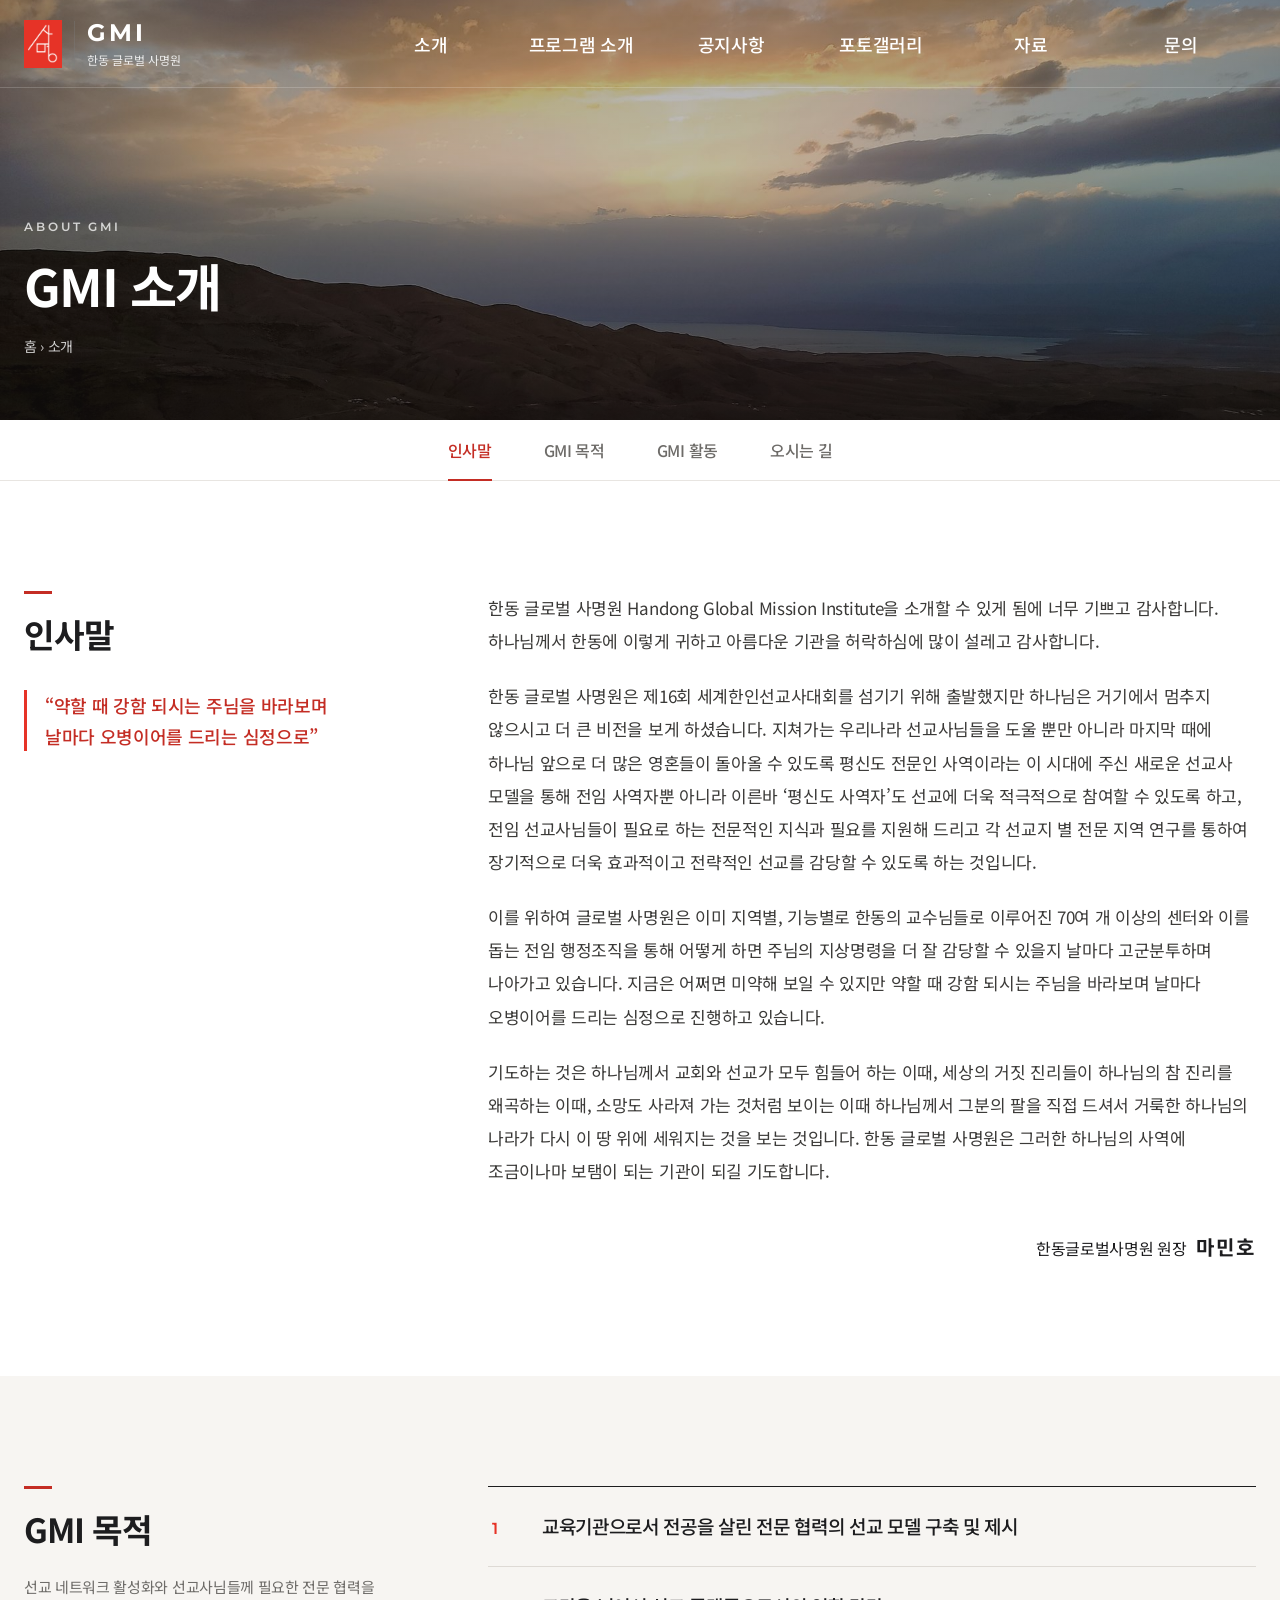
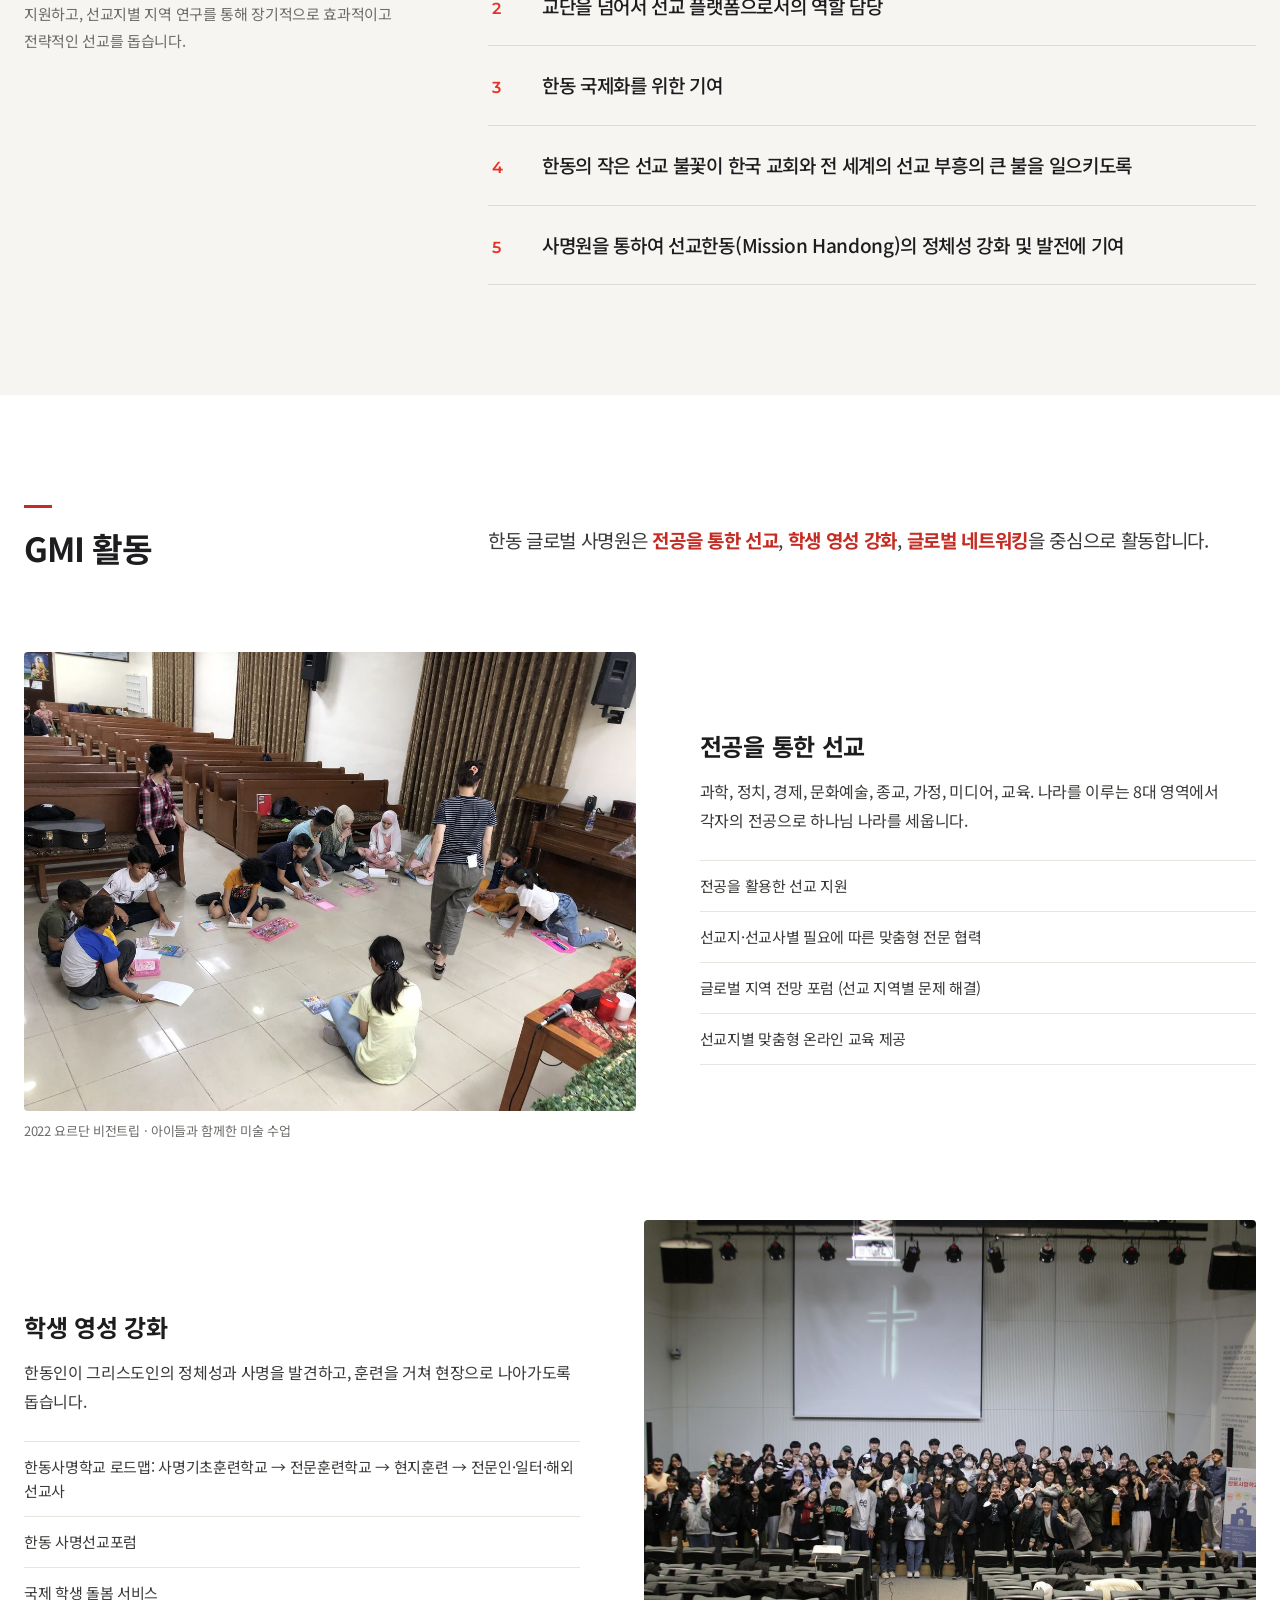
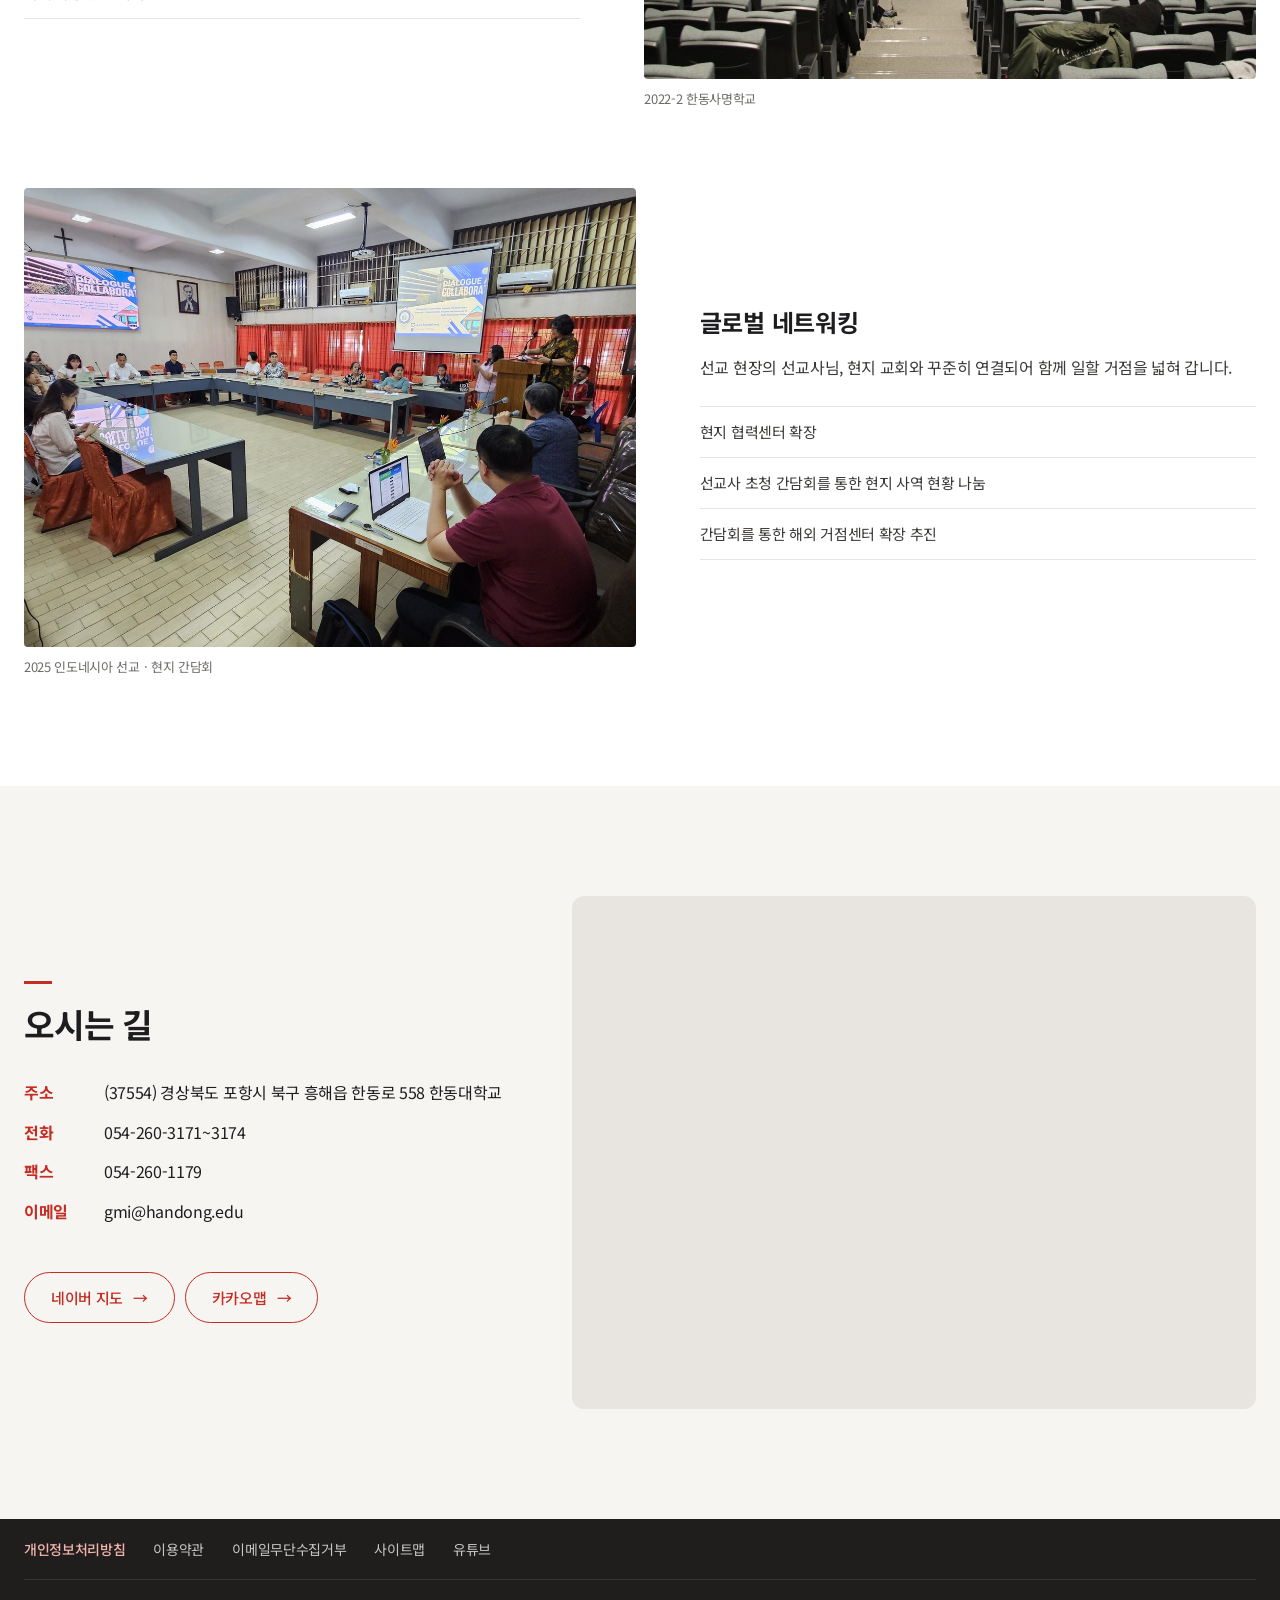
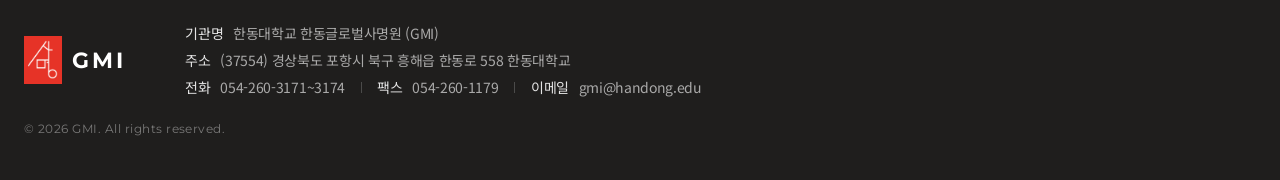
==== commit 2ecf961b: "프로그램 소개 페이지(programs.html) 분리 - 4개 분야: 사명 발견(사명선교포럼·기도 모임), 선교 훈련(한동사명학교·선교훈련학교·   사명리더십학교·일터선교스쿨·Ki" ====
--- a/about.html
+++ b/about.html
@@ -31,11 +31,12 @@
               <li><a href="about.html#location">오시는 길</a></li>
             </ul>
           </li>
-          <li><a href="index.html#programs">프로그램 소개</a>
-            <ul class="sub">
-              <li><a href="index.html#programs">프로그램 안내</a></li>
-              <li><a href="#">연간 일정</a></li>
-              <li><a href="#">신청 방법</a></li>
+          <li><a href="programs.html">프로그램 소개</a>
+            <ul class="sub">
+              <li><a href="programs.html#discover">사명 발견</a></li>
+              <li><a href="programs.html#training">선교 훈련</a></li>
+              <li><a href="programs.html#field">선교 현장</a></li>
+              <li><a href="programs.html#international">국제학생</a></li>
             </ul>
           </li>
           <li><a href="index.html#notice">공지사항</a>
@@ -44,10 +45,12 @@
               <li><a href="#">소식</a></li>
             </ul>
           </li>
-          <li><a href="index.html#gallery">포토갤러리</a>
-            <ul class="sub">
-              <li><a href="index.html#gallery">활동 사진</a></li>
-              <li><a href="#">행사 사진</a></li>
+          <li><a href="gallery.html">포토갤러리</a>
+            <ul class="sub">
+              <li><a href="gallery.html#field">선교 현장</a></li>
+              <li><a href="gallery.html#school">훈련·학교</a></li>
+              <li><a href="gallery.html#forum">포럼</a></li>
+              <li><a href="gallery.html#event">행사·협력</a></li>
             </ul>
           </li>
           <li><a href="#">자료</a>
--- a/css/style.css
+++ b/css/style.css
@@ -2,11 +2,13 @@
    기본 색상 / 글꼴 (여기 값만 바꾸면 전체 디자인이 바뀝니다)
    ========================================================= */
 :root {
-  --primary: #1d5c4d;       /* 메인 초록 */
-  --primary-light: #3aa384; /* 밝은 초록 (강조) */
-  --ink: #1b2622;           /* 본문 글자 */
-  --muted: #6b7772;         /* 흐린 글자 */
-  --line: #e4e9e7;          /* 구분선 */
+  --primary: #c42d24;       /* 메인 빨강 (로고색보다 조금 깊게, 글자용) */
+  --primary-light: #e63327; /* 로고 빨강 (강조) */
+  --ink: #1d1d1f;           /* 본문 글자 */
+  --muted: #6e6c69;         /* 흐린 글자 */
+  --line: #e8e5e1;          /* 구분선 */
+  --soft: #f7f5f2;          /* 연한 배경 */
+  --text: #3b3a38;          /* 긴 글 */
   --paper: #ffffff;         /* 배경 */
   --font: "Noto Sans KR", "Apple SD Gothic Neo", "Malgun Gothic", sans-serif;
   --font-en: "Montserrat", var(--font);
@@ -18,9 +20,9 @@
 html, body { background: var(--paper); }
 html { scroll-behavior: smooth; }
 /* 메뉴로 이동했을 때 제목이 고정 헤더에 가려지지 않게 */
-#notice, #gallery, #programs { scroll-margin-top: calc(var(--header-h) + 24px); }
+#notice, #gallery { scroll-margin-top: calc(var(--header-h) + 24px); }
 /* 소개 페이지는 목차 탭 높이만큼 더 띄움 */
-.sub-page main > section[id] { scroll-margin-top: calc(var(--header-h) + 64px); }
+.sub-page main > section[id], .album, .year-group { scroll-margin-top: calc(var(--header-h) + 64px); }
 body {
   font-family: var(--font); color: var(--ink);
   letter-spacing: -0.02em; word-break: keep-all;
@@ -108,7 +110,7 @@
 .mega-bg {
   position: absolute; top: var(--header-h); left: 0; right: 0;
   height: 0; overflow: hidden; background: var(--paper);
-  box-shadow: 0 20px 30px -20px rgba(16, 40, 33, .18);
+  box-shadow: 0 20px 30px -20px rgba(30, 20, 18, .18);
   transition: height .35s var(--ease);
 }
 .header.open .mega-bg { height: 270px; }
@@ -132,7 +134,7 @@
    ========================================================= */
 .hero {
   position: relative; height: 100vh; height: 100svh; min-height: 600px;
-  overflow: hidden; background: #14211d; color: #fff;
+  overflow: hidden; background: #1d1d1f; color: #fff;
 }
 .slide {
   position: absolute; inset: 0; display: flex; align-items: center;
@@ -150,13 +152,13 @@
 .slide::before {
   content: ""; position: absolute; inset: 0; z-index: 1;
   background:
-    linear-gradient(90deg, rgba(10,24,20,.5) 0%, rgba(10,24,20,.14) 50%, rgba(10,24,20,0) 100%),
-    linear-gradient(0deg, rgba(10,24,20,.35) 0%, rgba(10,24,20,0) 55%);
+    linear-gradient(90deg, rgba(20,16,15,.5) 0%, rgba(20,16,15,.14) 50%, rgba(20,16,15,0) 100%),
+    linear-gradient(0deg, rgba(20,16,15,.35) 0%, rgba(20,16,15,0) 55%);
 }
 
 /* 사람이 많은 사진: 글자 쪽(왼쪽)을 조금 더 어둡게 */
 .slide--busy::before {
-  background: linear-gradient(90deg, rgba(10,24,20,.82) 0%, rgba(10,24,20,.55) 45%, rgba(10,24,20,.1) 80%);
+  background: linear-gradient(90deg, rgba(20,16,15,.82) 0%, rgba(20,16,15,.55) 45%, rgba(20,16,15,.1) 80%);
 }
 .slide-text { position: relative; z-index: 2; width: 100%; padding-top: 80px; text-shadow: 0 2px 14px rgba(0,0,0,.4); }
 .slide-text > * { opacity: 0; transform: translateY(24px); transition: opacity .9s var(--ease), transform .9s var(--ease); }
@@ -167,11 +169,9 @@
 .slide.active .slide-text > :nth-child(4) { transition-delay: .8s; }
 
 .eyebrow {
-  display: inline-flex; align-items: center; gap: 12px;
-  font-family: var(--font-en); font-size: 14px; font-weight: 600;
-  letter-spacing: .28em; text-transform: uppercase; color: #bfe6d6;
-}
-.eyebrow::before { content: ""; width: 36px; height: 1px; background: currentColor; }
+  font-family: var(--font-en); font-size: 12px; font-weight: 600;
+  letter-spacing: .24em; text-transform: uppercase; color: rgba(255,255,255,.75);
+}
 .slide-text h1 {
   margin-top: 22px; font-size: clamp(36px, 5.2vw, 72px);
   font-weight: 700; line-height: 1.22; letter-spacing: -0.035em;
@@ -180,45 +180,17 @@
 .lead { margin-top: 24px; font-size: clamp(15px, 1.3vw, 19px); font-weight: 300; line-height: 1.75; opacity: .92; }
 .btn {
   display: inline-flex; align-items: center; gap: 10px; margin-top: 40px;
-  padding: 15px 30px; border: 1px solid rgba(255,255,255,.7); border-radius: 999px;
-  font-size: 15px; font-weight: 500; transition: background .3s, color .3s, border-color .3s;
+  padding: 14px 26px; border: 1px solid #fff; border-radius: 999px;
+  background: #fff; color: var(--ink); text-shadow: none;
+  font-size: 15px; font-weight: 500;
+  transition: background .3s, color .3s, border-color .3s;
 }
 .btn::after { content: "→"; transition: transform .3s var(--ease); }
-.btn:hover { background: #fff; color: var(--primary); border-color: #fff; }
+.btn:hover { background: var(--primary-light); color: #fff; border-color: var(--primary-light); }
 .btn:hover::after { transform: translateX(4px); }
 
 /* 슬라이드 조작 (번호 / 진행바 / 버튼) */
-.hero-controls {
-  position: absolute; left: 0; right: 0; bottom: 56px; z-index: 3;
-  display: flex; align-items: center; gap: 22px;
-}
-.count { font-family: var(--font-en); font-size: 14px; letter-spacing: .08em; color: rgba(255,255,255,.65); font-variant-numeric: tabular-nums; }
-.count b { color: #fff; font-weight: 600; }
-.progress { width: 180px; height: 2px; background: rgba(255,255,255,.3); overflow: hidden; }
-.progress span { display: block; width: 0; height: 100%; background: #fff; }
-.ctrl-btns { display: flex; gap: 6px; }
-.ctrl-btns button {
-  width: 40px; height: 40px; border-radius: 50%; display: grid; place-items: center;
-  border: 1px solid rgba(255,255,255,.35); transition: background .25s, border-color .25s;
-}
-.ctrl-btns button:hover { background: rgba(255,255,255,.15); border-color: #fff; }
-.ctrl-btns svg { width: 16px; height: 16px; fill: none; stroke: #fff; stroke-width: 2; stroke-linecap: round; stroke-linejoin: round; }
-.ctrl-btns .ic-play { fill: #fff; stroke: none; display: none; }
-#pauseBtn.paused .ic-pause { display: none; }
-#pauseBtn.paused .ic-play { display: block; }
-
-.scroll-hint {
-  position: absolute; right: max(32px, env(safe-area-inset-right, 0px)); bottom: 56px; z-index: 3;
-  display: flex; flex-direction: column; align-items: center; gap: 12px;
-  font-family: var(--font-en); font-size: 11px; letter-spacing: .3em; color: rgba(255,255,255,.75);
-}
-.scroll-hint span { writing-mode: vertical-rl; }
-.scroll-hint i { position: relative; width: 1px; height: 60px; background: rgba(255,255,255,.3); overflow: hidden; }
-.scroll-hint i::after {
-  content: ""; position: absolute; left: 0; top: -100%; width: 100%; height: 100%;
-  background: #fff; animation: drop 2s var(--ease) infinite;
-}
-@keyframes drop { to { top: 100%; } }
+
 
 
 /* =========================================================
@@ -246,8 +218,12 @@
 /* =========================================================
    1. 바로가기
    ========================================================= */
-.quick { border-bottom: 1px solid var(--line); }
-.quick-list { display: grid; grid-template-columns: repeat(6, 1fr); }
+.quick { position: relative; z-index: 5; margin-top: -64px; }
+.quick-list {
+  display: grid; grid-template-columns: repeat(6, 1fr);
+  background: var(--paper); border-radius: 14px; overflow: hidden;
+  box-shadow: 0 30px 60px -30px rgba(30, 20, 18, .35), 0 1px 0 var(--line);
+}
 .quick-list li + li { border-left: 1px solid var(--line); }
 .quick-list a {
   display: flex; flex-direction: column; align-items: center; gap: 14px;
@@ -257,7 +233,7 @@
   width: 42px; height: 42px; fill: none; stroke: var(--primary); stroke-width: 1.5;
   stroke-linecap: round; stroke-linejoin: round; transition: transform .3s var(--ease), stroke .25s;
 }
-.quick-list a:hover { background: #f3f8f6; color: var(--primary); }
+.quick-list a:hover { background: var(--soft); color: var(--primary); }
 .quick-list a:hover svg { transform: translateY(-4px); stroke: var(--primary-light); }
 
 /* =========================================================
@@ -270,11 +246,11 @@
   display: flex; align-items: center; gap: 16px;
   padding: 20px 4px; border-bottom: 1px solid var(--line); transition: background .2s;
 }
-.board-list a:hover { background: #f6f9f8; }
+.board-list a:hover { background: var(--soft); }
 .board-list a:hover .b-title { color: var(--primary); }
 .tag {
   flex-shrink: 0; min-width: 64px; padding: 4px 10px; border-radius: 4px; text-align: center;
-  font-size: 12px; font-weight: 500; color: var(--primary); background: #e5f2ed;
+  font-size: 12px; font-weight: 500; color: var(--primary); background: #fbe9e7;
 }
 .b-title { flex: 1; min-width: 0; font-size: 16px; white-space: nowrap; overflow: hidden; text-overflow: ellipsis; transition: color .2s; }
 .board-list time, .gallery-grid time { flex-shrink: 0; font-size: 14px; color: var(--muted); font-variant-numeric: tabular-nums; }
@@ -287,29 +263,32 @@
 /* =========================================================
    3. 프로그램 소개
    ========================================================= */
-.programs { background: #f3f7f5; }
-.program-grid { display: grid; grid-template-columns: repeat(4, 1fr); gap: 24px; }
-.program-grid a {
-  display: flex; flex-direction: column; height: 100%;
-  background: var(--paper); border-radius: 10px; overflow: hidden;
-  transition: transform .35s var(--ease), box-shadow .35s var(--ease);
-}
-.program-grid a:hover { transform: translateY(-6px); box-shadow: 0 18px 36px -18px rgba(16, 40, 33, .28); }
-.p-icon { width: 44px; height: 44px; margin: 30px 24px 0; fill: none; stroke: var(--primary); stroke-width: 1.5; stroke-linecap: round; stroke-linejoin: round; }
-.p-body { padding: 18px 24px 30px; }
-.p-target { font-size: 13px; font-weight: 500; color: var(--primary-light); }
-.p-body h3 { margin-top: 6px; font-size: 20px; font-weight: 700; }
-.p-body p { margin-top: 10px; font-size: 15px; line-height: 1.65; color: var(--muted); }
+/* 메인 소개 */
+.intro { padding-bottom: 40px; }
+.intro-grid { display: grid; grid-template-columns: 1fr 1fr; gap: 80px; align-items: center; }
+.intro-motto { font-family: var(--font-en); font-size: 15px; font-weight: 600; font-style: italic; line-height: 1.6; color: var(--primary-light); }
+.intro-text h2 { margin-top: 18px; font-size: clamp(26px, 2.8vw, 38px); font-weight: 700; line-height: 1.35; letter-spacing: -0.035em; }
+.intro-text > p:not(.intro-motto) { margin-top: 20px; font-size: 17px; line-height: 1.85; color: var(--text); }
+.text-link { display: inline-flex; gap: 8px; margin-top: 24px; padding-bottom: 4px; border-bottom: 1px solid currentColor; font-size: 15px; font-weight: 500; color: var(--primary); }
+.text-link::after { content: "→"; transition: transform .3s var(--ease); }
+.text-link:hover::after { transform: translateX(4px); }
+.intro-facts { display: grid; grid-template-columns: repeat(3, 1fr); gap: 20px; margin-top: 44px; padding-top: 28px; border-top: 1px solid var(--line); }
+.intro-facts dt { font-size: 28px; font-weight: 700; letter-spacing: -0.03em; color: var(--ink); }
+.intro-facts dd { margin-top: 8px; font-size: 14px; line-height: 1.6; color: var(--muted); }
+.intro-photos { position: relative; padding: 0 0 64px 64px; }
+.intro-photos img { display: block; object-fit: cover; border-radius: 6px; }
+.ph-main { width: 100%; aspect-ratio: 4 / 3; }
+.ph-sub { position: absolute; left: 0; bottom: 0; width: 46%; aspect-ratio: 1 / 1; border: 6px solid var(--paper); box-shadow: 0 20px 40px -24px rgba(30, 20, 18, .5); }
 
 /* =========================================================
    4. 하단 정보
    ========================================================= */
-.footer { background: #15302a; color: rgba(255,255,255,.62); font-size: 14px; }
+.footer { background: #1f1e1d; color: rgba(255,255,255,.62); font-size: 14px; }
 .footer-top { border-bottom: 1px solid rgba(255,255,255,.1); }
 .footer-links { display: flex; flex-wrap: wrap; gap: 8px 28px; padding-block: 20px; }
 .footer-links a { color: rgba(255,255,255,.75); transition: color .2s; }
 .footer-links a:hover { color: #fff; }
-.footer-links b { color: #9fd3bf; font-weight: 500; }
+.footer-links b { color: #f2b3ad; font-weight: 500; }
 .footer-main { display: flex; gap: 60px; padding-block: 40px 20px; }
 .footer-brand { display: flex; align-items: center; gap: 10px; flex-shrink: 0; color: #fff; }
 .footer-brand strong { font-family: var(--font-en); font-size: 22px; letter-spacing: .12em; }
@@ -325,11 +304,11 @@
 .sub-visual {
   position: relative; display: flex; align-items: flex-end;
   height: 420px; padding-bottom: 64px; color: #fff;
-  background: #1b2622 center 55% / cover no-repeat;
+  background: #1d1d1f center 55% / cover no-repeat;
 }
 .sub-visual::before {
   content: ""; position: absolute; inset: 0;
-  background: linear-gradient(0deg, rgba(10,24,20,.7) 0%, rgba(10,24,20,.25) 60%, rgba(10,24,20,.35) 100%);
+  background: linear-gradient(0deg, rgba(20,16,15,.7) 0%, rgba(20,16,15,.25) 60%, rgba(20,16,15,.35) 100%);
 }
 .sub-visual .inner { position: relative; width: 100%; }
 .sub-visual h1 { margin-top: 14px; font-size: clamp(32px, 4vw, 52px); font-weight: 700; letter-spacing: -0.03em; }
@@ -352,7 +331,7 @@
 /* 인사말 */
 .greeting-grid { display: grid; grid-template-columns: 1fr 2fr; gap: 80px; }
 .greeting-quote { margin-top: 32px; padding-left: 18px; border-left: 3px solid var(--primary-light); font-size: 18px; line-height: 1.7; color: var(--primary); font-weight: 500; }
-.greeting-body p { font-size: 17px; line-height: 1.95; color: #3a4541; }
+.greeting-body p { font-size: 17px; line-height: 1.95; color: var(--text); }
 .greeting-body p + p { margin-top: 22px; }
 .greeting-body .greeting-sign { margin-top: 40px; text-align: right; font-size: 16px; color: var(--ink); }
 .greeting-sign strong { margin-left: 6px; font-size: 20px; letter-spacing: .1em; }
@@ -362,15 +341,15 @@
 .about-title { position: relative; padding-top: 18px; font-size: clamp(26px, 2.6vw, 34px); font-weight: 700; letter-spacing: -0.03em; }
 .about-title::before { content: ""; position: absolute; left: 0; top: 0; width: 28px; height: 3px; background: var(--primary); }
 .about-note { margin-top: 20px; font-size: 15px; line-height: 1.8; color: var(--muted); }
-.about-lead { padding-top: 18px; font-size: 19px; line-height: 1.8; color: #3a4541; }
+.about-lead { padding-top: 18px; font-size: 19px; line-height: 1.8; color: var(--text); }
 .about-lead strong { color: var(--primary); font-weight: 700; }
 
 /* GMI 목적: 번호 목록 */
-.purpose { background: #f3f7f5; }
+.purpose { background: var(--soft); }
 .purpose-list { counter-reset: p; list-style: none; border-top: 1px solid var(--ink); }
 .purpose-list li {
   counter-increment: p; display: flex; gap: 28px; align-items: baseline;
-  padding: 24px 4px; border-bottom: 1px solid #d5ddda; font-size: 19px; font-weight: 500; line-height: 1.6;
+  padding: 24px 4px; border-bottom: 1px solid #dedad5; font-size: 19px; font-weight: 500; line-height: 1.6;
 }
 .purpose-list li::before {
   content: counter(p); flex-shrink: 0; width: 22px;
@@ -384,21 +363,83 @@
 .act figure img { display: block; width: 100%; aspect-ratio: 4 / 3; object-fit: cover; border-radius: 4px; }
 .act figcaption { margin-top: 10px; font-size: 13px; color: var(--muted); }
 .act h3 { font-size: 24px; font-weight: 700; }
-.act-text > p { margin-top: 14px; font-size: 16px; line-height: 1.85; color: #3a4541; }
+.act-text > p { margin-top: 14px; font-size: 16px; line-height: 1.85; color: var(--text); }
 .act ul { margin-top: 24px; border-top: 1px solid var(--line); }
-.act li { padding: 13px 0; border-bottom: 1px solid var(--line); font-size: 15px; line-height: 1.6; color: #3a4541; }
+.act li { padding: 13px 0; border-bottom: 1px solid var(--line); font-size: 15px; line-height: 1.6; color: var(--text); }
 
 /* 오시는 길 */
-.location { background: #f3f7f5; }
+.location { background: var(--soft); }
 .location-grid { display: grid; grid-template-columns: 1fr 1.4fr; gap: 60px; align-items: center; }
 .location-info dl { display: grid; grid-template-columns: 64px 1fr; gap: 14px 16px; margin-top: 32px; font-size: 16px; line-height: 1.6; }
 .location-info dt { font-weight: 700; color: var(--primary); }
 .location-info dd a:hover { text-decoration: underline; }
 .map-links { display: flex; flex-wrap: wrap; gap: 10px; margin-top: 8px; }
-.btn-line { border-color: var(--primary); color: var(--primary); }
+.btn-line { background: transparent; border-color: var(--primary); color: var(--primary); }
 .btn-line:hover { background: var(--primary); color: #fff; border-color: var(--primary); }
 .map { aspect-ratio: 4 / 3; border-radius: 12px; overflow: hidden; background: var(--line); }
 .map iframe { display: block; width: 100%; height: 100%; border: 0; }
+
+
+/* =========================================================
+   포토갤러리 페이지
+   ========================================================= */
+.gallery-page { padding-top: 72px; }
+.year-nav { display: flex; flex-wrap: wrap; align-items: center; gap: 6px; margin-bottom: 56px; font-size: 14px; }
+.year-nav span { margin-right: 8px; color: var(--muted); }
+.year-nav a { padding: 6px 14px; border: 1px solid var(--line); border-radius: 999px; font-family: var(--font-en); font-weight: 500; transition: border-color .2s, color .2s; }
+.year-nav a:hover { border-color: var(--primary); color: var(--primary); }
+.year-group + .year-group { margin-top: 120px; }
+.year-group[hidden], .year-nav a[hidden] { display: none; }
+.year-title { margin-bottom: 36px; font-family: var(--font-en); font-size: clamp(40px, 5vw, 64px); font-weight: 700; line-height: 1; color: var(--primary); letter-spacing: -0.02em; }
+.album + .album { margin-top: 72px; }
+.album[hidden] { display: none; }
+.album-head { display: flex; align-items: baseline; justify-content: space-between; gap: 16px; flex-wrap: wrap; padding-bottom: 16px; margin-bottom: 20px; border-bottom: 1px solid var(--ink); }
+.album-head h3 { font-size: 24px; font-weight: 700; letter-spacing: -0.03em; }
+.album-head p { display: flex; flex-wrap: wrap; gap: 4px 0; font-size: 14px; color: var(--muted); }
+.album-head p > * + *::before { content: "·"; margin: 0 8px; color: #cfcac4; }
+.album-cat { color: var(--primary); font-weight: 500; }
+.album-grid { display: grid; grid-template-columns: repeat(4, 1fr); gap: 10px; }
+.album-grid a { display: block; overflow: hidden; border-radius: 4px; background: var(--line); }
+.album-grid img { display: block; width: 100%; aspect-ratio: 4 / 3; object-fit: cover; transition: transform .5s var(--ease), opacity .3s; }
+.album-grid a:hover img { transform: scale(1.04); opacity: .92; }
+
+.lightbox {
+  position: fixed; inset: 0; z-index: 200; display: flex; align-items: center; justify-content: center;
+  background: rgba(12, 11, 11, .94); color: #fff;
+}
+.lightbox[hidden] { display: none; }
+.lightbox figure { max-width: min(1200px, 88vw); }
+.lightbox img { display: block; max-width: 100%; max-height: 80vh; margin: 0 auto; object-fit: contain; }
+.lightbox figcaption { display: flex; flex-wrap: wrap; gap: 6px 14px; align-items: baseline; margin-top: 14px; font-size: 15px; }
+.lb-cap { opacity: .8; }
+.lb-count { margin-left: auto; font-family: var(--font-en); font-size: 13px; opacity: .6; }
+.lb-close { position: absolute; top: 16px; right: 20px; font-size: 40px; line-height: 1; color: #fff; opacity: .8; }
+.lb-prev, .lb-next { position: absolute; top: 50%; transform: translateY(-50%); width: 52px; height: 52px; border-radius: 50%; border: 1px solid rgba(255,255,255,.35); }
+.lb-prev { left: 24px; } .lb-next { right: 24px; }
+.lb-prev svg, .lb-next svg { width: 22px; height: 22px; fill: none; stroke: #fff; stroke-width: 2; }
+.lb-close:hover, .lb-prev:hover, .lb-next:hover { opacity: 1; background: rgba(255,255,255,.08); }
+
+
+/* =========================================================
+   프로그램 소개 페이지
+   ========================================================= */
+.prog-soft { background: var(--soft); }
+.prog-photo { margin-top: 48px; }
+.prog-photo img { display: block; width: 100%; aspect-ratio: 21 / 8; object-fit: cover; border-radius: 6px; }
+.prog-photo figcaption { margin-top: 10px; font-size: 13px; color: var(--muted); }
+.prog-list { margin-top: 48px; border-top: 1px solid var(--ink); }
+.prog { display: grid; grid-template-columns: 1fr 2fr; gap: 80px; padding: 36px 0; border-bottom: 1px solid #dedad5; scroll-margin-top: calc(var(--header-h) + 72px); }
+.prog-name h3 { font-size: 22px; font-weight: 700; letter-spacing: -0.03em; }
+.prog-name p { margin-top: 6px; font-family: var(--font-en); font-size: 13px; font-weight: 500; color: var(--primary); }
+.prog-body > p { font-size: 16px; line-height: 1.85; color: var(--text); }
+.prog-body dl { display: grid; grid-template-columns: 84px 1fr; gap: 10px 16px; margin-top: 18px; font-size: 15px; line-height: 1.65; }
+.prog-body dt { font-weight: 700; color: var(--ink); }
+.prog-body dd { color: var(--muted); }
+.prog-body .text-link { margin-top: 18px; }
+.prog-contact { padding: 72px 0; background: var(--ink); color: rgba(255,255,255,.75); text-align: center; }
+.prog-contact p { font-size: 16px; }
+.prog-contact-info { display: flex; justify-content: center; flex-wrap: wrap; gap: 6px 14px; margin-top: 12px; font-size: 20px; font-weight: 700; color: #fff; }
+.prog-contact-info a:hover { color: var(--primary-light); }
 
 /* =========================================================
    태블릿 / 모바일
@@ -451,12 +492,12 @@
   .header.mobile-open .menu-btn span:nth-child(3) { top: 9px; transform: rotate(-45deg); }
 
   .slide-text { padding-top: 40px; }
-  .slide::before { background: rgba(10,24,20,.38); }
-  .slide--busy::before { background: rgba(10,24,20,.6); }
+  .slide::before { background: rgba(20,16,15,.38); }
+  .slide--busy::before { background: rgba(20,16,15,.6); }
   .btn { margin-top: 32px; padding: 13px 24px; font-size: 14px; }
-  .hero-controls { bottom: 36px; gap: 16px; }
-  .progress { width: 90px; }
-  .scroll-hint { display: none; }
+  .quick { margin-top: -36px; }
+  .intro-grid { grid-template-columns: 1fr; gap: 48px; }
+  .intro-photos { padding: 0 0 48px 40px; }
 
   .section { padding-block: 72px; }
   .quick-list { grid-template-columns: repeat(3, 1fr); }
@@ -465,7 +506,6 @@
   .quick-list a { padding-block: 26px; font-size: 14px; gap: 10px; }
   .quick-list svg { width: 34px; height: 34px; }
   .news-grid { grid-template-columns: 1fr; gap: 64px; }
-  .program-grid { grid-template-columns: repeat(2, 1fr); gap: 16px; }
   .footer-main { flex-direction: column; gap: 20px; }
 
   .sub-visual { height: 300px; padding-bottom: 40px; }
@@ -474,6 +514,11 @@
   .sub-tabs a::after { left: 16px; right: 16px; }
   .greeting-grid { grid-template-columns: 1fr; gap: 32px; }
   .about-row { grid-template-columns: 1fr; gap: 28px; }
+  .prog { grid-template-columns: 1fr; gap: 14px; padding: 28px 0; }
+  .prog-photo img { aspect-ratio: 16 / 9; }
+  .album-grid { grid-template-columns: repeat(3, 1fr); }
+  .gallery-page { padding-top: 48px; }
+  .album + .album { margin-top: 64px; }
   .act { grid-template-columns: 1fr; gap: 24px; margin-top: 56px; }
   .act--reverse { grid-template-columns: 1fr; }
   .act--reverse figure { order: 0; }
@@ -486,17 +531,25 @@
   .board-list time { display: none; }
   .gallery-grid { grid-template-columns: repeat(2, 1fr); gap: 20px 12px; }
   .gallery-grid p { font-size: 14px; }
-  .program-grid { gap: 12px; }
-  .p-icon { width: 36px; height: 36px; margin: 20px 14px 0; }
-  .p-body { padding: 12px 14px 20px; }
-  .p-body h3 { font-size: 16px; }
-  .p-body p { font-size: 13px; }
+  .intro-facts { grid-template-columns: 1fr; gap: 16px; }
+  .intro-facts div { display: flex; align-items: baseline; gap: 16px; }
+  .intro-facts dt { flex-shrink: 0; width: 92px; font-size: 22px; }
+  .intro-facts dd { margin-top: 0; }
+  .intro-facts br, .intro-motto br { display: none; }
   .footer-info i { display: block; width: 0; height: 0; margin: 0; }
   .lead br { display: none; }
-  .ctrl-btns button { width: 36px; height: 36px; }
   .greeting-body p { font-size: 16px; }
   .greeting-quote br { display: none; }
   .purpose-list li { gap: 16px; font-size: 17px; padding: 20px 2px; }
+  .album-grid { grid-template-columns: repeat(2, 1fr); gap: 6px; }
+  .prog-body dl { grid-template-columns: 1fr; gap: 2px; }
+  .prog-body dd + dt { margin-top: 10px; }
+  .prog-name h3 { font-size: 20px; }
+  .album-head h3 { font-size: 20px; }
+  .year-group + .year-group { margin-top: 80px; }
+  .year-nav { margin-bottom: 40px; }
+  .lb-prev, .lb-next { top: auto; bottom: 20px; transform: none; width: 44px; height: 44px; }
+  .lightbox figure { max-width: 94vw; }
   .about-lead { font-size: 17px; }
 }
 
